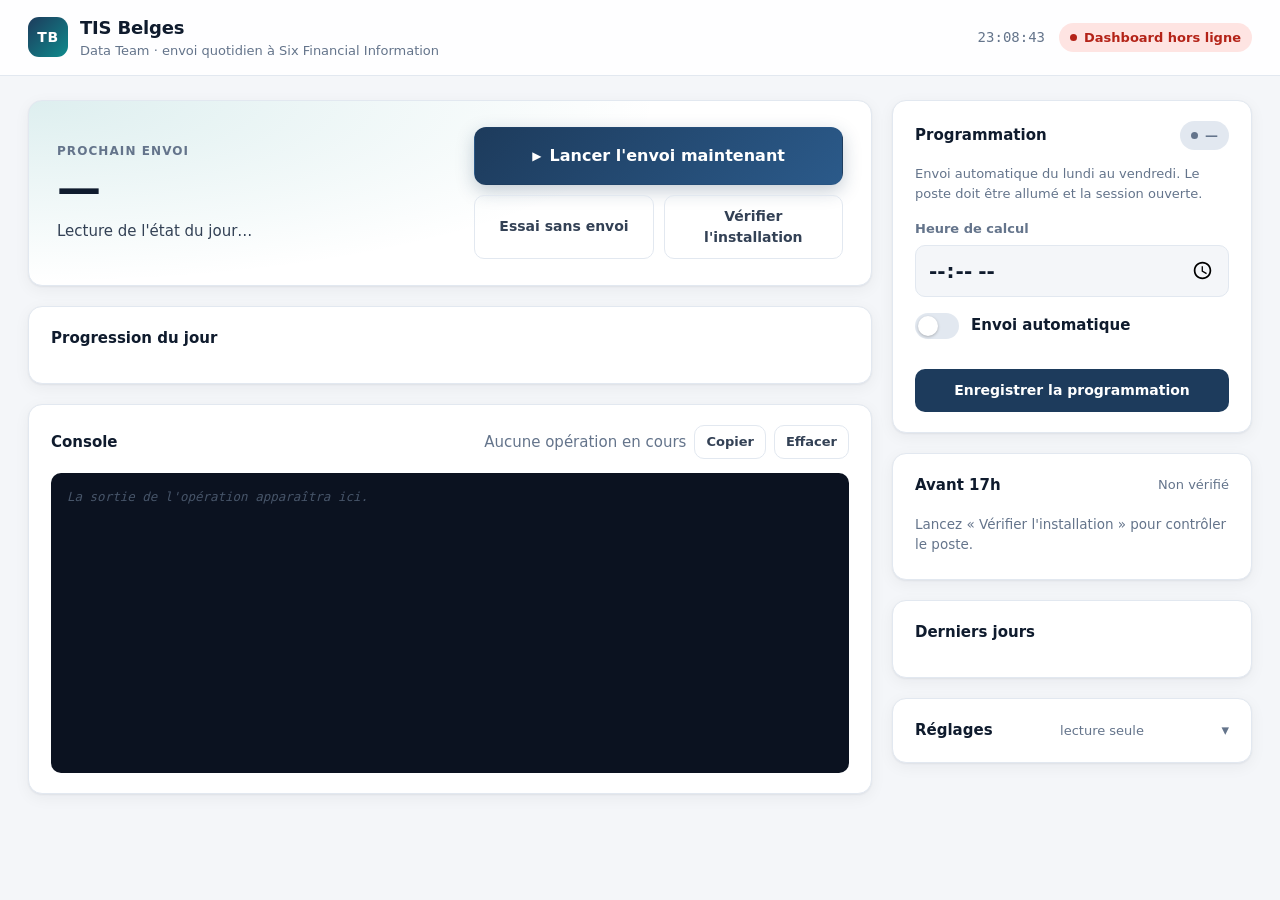
==== tis_belges/dashboard/static/index.html @ 85582584 "Dashboard local TIS Belges : pilotage, progression, programmation - Serveur local (bibliothèque stan" ====
<!doctype html>
<html lang="fr">
<head>
  <meta charset="utf-8">
  <meta name="viewport" content="width=device-width, initial-scale=1">
  <title>TIS Belges</title>
  <link rel="icon" href="icon.svg" type="image/svg+xml">
  <link rel="stylesheet" href="app.css">
</head>
<body>
  <header class="topbar">
    <div class="brand">
      <span class="mark" aria-hidden="true">TB</span>
      <div>
        <h1>TIS Belges</h1>
        <p>Data Team · envoi quotidien à Six Financial Information</p>
      </div>
    </div>
    <div class="topbar-right">
      <span id="clock" class="clock" aria-live="off"></span>
      <span id="taskPill" class="pill">Chargement…</span>
    </div>
  </header>

  <main class="layout">
    <!-- Colonne principale -->
    <section class="col-main">

      <article class="card hero" id="heroCard">
        <div class="hero-text">
          <p class="eyebrow" id="heroEyebrow">Prochain envoi</p>
          <p class="hero-time" id="heroTime">—</p>
          <p class="hero-sub" id="heroSub">Lecture de l'état du jour…</p>
        </div>
        <div class="actions">
          <button class="btn btn-primary btn-xl" id="btnRun" type="button">
            <span class="btn-ico" aria-hidden="true">▶</span>
            Lancer l'envoi maintenant
          </button>
          <div class="btn-row">
            <button class="btn btn-ghost" id="btnTest" type="button">Essai sans envoi</button>
            <button class="btn btn-ghost" id="btnCheck" type="button">Vérifier l'installation</button>
          </div>
        </div>
      </article>

      <article class="card" aria-labelledby="pipeTitle">
        <div class="card-head">
          <h2 id="pipeTitle">Progression du jour</h2>
          <span class="muted" id="pipeDate"></span>
        </div>
        <ol class="pipeline" id="pipeline"></ol>
      </article>

      <article class="card console-card">
        <div class="card-head">
          <h2>Console</h2>
          <div class="console-tools">
            <span class="muted" id="jobState">Aucune opération en cours</span>
            <button class="btn btn-small btn-ghost" id="btnCopy" type="button">Copier</button>
            <button class="btn btn-small btn-ghost" id="btnClear" type="button">Effacer</button>
          </div>
        </div>
        <pre class="console" id="console" aria-live="polite" aria-label="Sortie de l'opération"></pre>
      </article>
    </section>

    <!-- Colonne latérale -->
    <aside class="col-side">

      <article class="card" aria-labelledby="schedTitle">
        <div class="card-head">
          <h2 id="schedTitle">Programmation</h2>
          <span class="pill pill-soft" id="schedPill">—</span>
        </div>
        <p class="muted small">Envoi automatique du lundi au vendredi. Le poste doit être allumé et la session ouverte.</p>

        <label class="field">
          <span>Heure de calcul</span>
          <input type="time" id="runAt" step="60" required>
        </label>

        <label class="switch">
          <input type="checkbox" id="schedEnabled" role="switch">
          <span class="switch-track" aria-hidden="true"></span>
          <span>Envoi automatique</span>
        </label>

        <p class="next" id="nextRun"></p>

        <button class="btn btn-primary btn-block" id="btnSaveSched" type="button">Enregistrer la programmation</button>
      </article>

      <article class="card" aria-labelledby="guideTitle">
        <div class="card-head">
          <h2 id="guideTitle">Avant 17h</h2>
          <span class="muted small" id="checkedAt">Non vérifié</span>
        </div>
        <ul class="checklist" id="checklist">
          <li class="check-empty">Lancez « Vérifier l'installation » pour contrôler le poste.</li>
        </ul>
      </article>

      <article class="card" aria-labelledby="runsTitle">
        <div class="card-head">
          <h2 id="runsTitle">Derniers jours</h2>
        </div>
        <ul class="runs" id="runs"></ul>
      </article>

      <details class="card settings">
        <summary><h2>Réglages</h2><span class="muted small">lecture seule</span></summary>
        <dl id="settings"></dl>
        <p class="muted small">Pour modifier les destinataires, les seuils ou les jours fériés, éditer <code>config.json</code>.</p>
      </details>
    </aside>
  </main>

  <!-- Confirmation -->
  <div class="modal" id="modal" hidden>
    <div class="modal-box" role="dialog" aria-modal="true" aria-labelledby="modalTitle">
      <h2 id="modalTitle">Confirmer</h2>
      <p id="modalText"></p>
      <div class="modal-actions">
        <button class="btn btn-ghost" id="modalCancel" type="button">Annuler</button>
        <button class="btn btn-primary" id="modalOk" type="button">Confirmer</button>
      </div>
    </div>
  </div>

  <div class="toasts" id="toasts" aria-live="polite"></div>

  <script src="app.js"></script>
</body>
</html>
---- tis_belges/dashboard/static/app.css ----
:root {
  --bg: #f4f6f9;
  --card: #ffffff;
  --ink: #0f1b2d;
  --ink-2: #334155;
  --muted: #64748b;
  --line: #e2e8f0;
  --brand: #1d3b5c;
  --brand-2: #2b5a8a;
  --accent: #0f8b8d;
  --ok: #15803d;
  --ok-bg: #dcfce7;
  --warn: #b45309;
  --warn-bg: #fef3c7;
  --err: #b42318;
  --err-bg: #fee4e2;
  --run: #2563eb;
  --run-bg: #dbeafe;
  --console: #0b1220;
  --console-ink: #d6e2f0;
  --radius: 14px;
  --shadow: 0 1px 2px rgba(15, 27, 45, .06), 0 4px 16px rgba(15, 27, 45, .05);
  --focus: 0 0 0 3px rgba(37, 99, 235, .35);
}

@media (prefers-color-scheme: dark) {
  :root:not([data-theme="light"]) {
    --bg: #0b1220;
    --card: #111a2b;
    --ink: #e6edf7;
    --ink-2: #c7d2e1;
    --muted: #8a9bb3;
    --line: #22304a;
    --brand: #9cc3ea;
    --brand-2: #6aa3dc;
    --ok-bg: #123524;
    --warn-bg: #3b2a0c;
    --err-bg: #3c1714;
    --run-bg: #14284a;
    --console: #050a14;
    --shadow: 0 1px 2px rgba(0, 0, 0, .4);
  }
}

* { box-sizing: border-box; }

html, body { margin: 0; }

body {
  font: 15px/1.5 system-ui, -apple-system, "Segoe UI", Roboto, sans-serif;
  color: var(--ink);
  background: var(--bg);
  min-height: 100vh;
  -webkit-font-smoothing: antialiased;
}

h1, h2, p { margin: 0; }
h1 { font-size: 18px; font-weight: 650; letter-spacing: -.01em; }
h2 { font-size: 15px; font-weight: 620; }
code { font: 13px ui-monospace, Consolas, monospace; background: var(--line); padding: 1px 6px; border-radius: 6px; }
.muted { color: var(--muted); }
.small { font-size: 13px; }

/* ---------- barre du haut ---------- */

.topbar {
  position: sticky; top: 0; z-index: 5;
  display: flex; align-items: center; justify-content: space-between;
  padding: 14px 28px;
  background: color-mix(in srgb, var(--card) 88%, transparent);
  backdrop-filter: blur(10px);
  border-bottom: 1px solid var(--line);
}
.brand { display: flex; align-items: center; gap: 12px; }
.brand p { font-size: 13px; color: var(--muted); }
.mark {
  flex: none;
  display: grid; place-items: center;
  width: 40px; height: 40px; border-radius: 11px;
  background: linear-gradient(135deg, var(--brand), var(--accent));
  color: #fff; font-weight: 700; font-size: 14px; letter-spacing: .04em;
}
.topbar-right { display: flex; align-items: center; gap: 14px; }
.clock { font: 500 14px ui-monospace, Consolas, monospace; color: var(--muted); }

/* ---------- mise en page ---------- */

.layout {
  display: grid;
  grid-template-columns: minmax(0, 1fr) 360px;
  gap: 20px;
  padding: 24px 28px 40px;
  max-width: 1320px;
  margin: 0 auto;
}
.col-main, .col-side { display: flex; flex-direction: column; gap: 20px; min-width: 0; }

.card {
  background: var(--card);
  border: 1px solid var(--line);
  border-radius: var(--radius);
  padding: 20px 22px;
  box-shadow: var(--shadow);
}
.card-head {
  display: flex; flex-wrap: wrap; align-items: center; justify-content: space-between; gap: 8px 12px;
  margin-bottom: 14px;
}

/* ---------- pastilles ---------- */

.pill {
  display: inline-flex; align-items: center; gap: 7px;
  padding: 5px 11px; border-radius: 999px;
  font-size: 13px; font-weight: 550;
  background: var(--line); color: var(--ink-2);
  white-space: nowrap;
}
.pill::before { content: ""; width: 7px; height: 7px; border-radius: 50%; background: currentColor; }
.pill-ok { background: var(--ok-bg); color: var(--ok); }
.pill-warn { background: var(--warn-bg); color: var(--warn); }
.pill-err { background: var(--err-bg); color: var(--err); }
.pill-run { background: var(--run-bg); color: var(--run); }
.pill-soft { background: var(--line); color: var(--muted); }

/* ---------- héros ---------- */

.hero {
  display: grid;
  grid-template-columns: 1fr auto;
  gap: 24px;
  align-items: center;
  background:
    radial-gradient(900px 260px at 0% 0%, color-mix(in srgb, var(--accent) 14%, transparent), transparent 70%),
    var(--card);
  padding: 26px 28px;
}
.eyebrow { font-size: 12px; text-transform: uppercase; letter-spacing: .09em; color: var(--muted); font-weight: 600; }
.hero-time::first-letter { text-transform: uppercase; }
.hero-time { font-size: 44px; font-weight: 680; letter-spacing: -.02em; margin-top: 4px; line-height: 1.1; font-variant-numeric: tabular-nums; }
.hero-sub { margin-top: 8px; color: var(--ink-2); max-width: 52ch; }
.actions { display: flex; flex-direction: column; gap: 10px; min-width: 300px; }
.btn-row { display: flex; gap: 10px; }
.btn-row .btn { flex: 1; }

/* ---------- boutons ---------- */

.btn {
  display: inline-flex; align-items: center; justify-content: center; gap: 8px;
  font: inherit; font-weight: 600; font-size: 14px;
  border: 1px solid transparent; border-radius: 10px;
  padding: 10px 16px; cursor: pointer;
  transition: transform .08s ease, background .15s ease, border-color .15s ease, opacity .15s;
}
.btn:focus-visible { outline: none; box-shadow: var(--focus); }
.btn:active:not(:disabled) { transform: translateY(1px); }
.btn:disabled { opacity: .45; cursor: not-allowed; }
.btn-primary { background: var(--brand); color: #fff; }
.btn-primary:hover:not(:disabled) { background: var(--brand-2); }
.btn-ghost { background: transparent; color: var(--ink-2); border-color: var(--line); }
.btn-ghost:hover:not(:disabled) { background: var(--line); }
.btn-xl { padding: 16px 20px; font-size: 16px; border-radius: 12px; }
.btn-small { padding: 6px 11px; font-size: 13px; }
.btn-block { width: 100%; margin-top: 16px; }
.btn-ico { font-size: 12px; }
.btn-primary.btn-xl { background: linear-gradient(135deg, var(--brand), var(--brand-2)); box-shadow: 0 6px 18px rgba(29, 59, 92, .25); }

/* ---------- progression ---------- */

.pipeline { list-style: none; margin: 0; padding: 0; display: grid; grid-template-columns: repeat(5, minmax(0, 1fr)); gap: 0; position: relative; }
.step { position: relative; padding: 0 10px; text-align: center; }
.step::before {
  content: ""; position: absolute; top: 17px; left: -50%; right: 50%; height: 3px;
  background: var(--line); z-index: 0; border-radius: 2px;
}
.step:first-child::before { display: none; }
.step.done::before, .step.running::before, .step.warning::before { background: var(--ok); }
.step.running::before { background: linear-gradient(90deg, var(--ok), var(--run)); }
.step-dot {
  position: relative; z-index: 1;
  display: grid; place-items: center;
  width: 36px; height: 36px; margin: 0 auto 10px;
  border-radius: 50%;
  background: var(--card); border: 2px solid var(--line);
  color: var(--muted); font-weight: 700; font-size: 14px;
}
.step.done .step-dot { background: var(--ok); border-color: var(--ok); color: #fff; }
.step.running .step-dot { border-color: var(--run); color: var(--run); animation: pulse 1.4s ease-in-out infinite; }
.step.warning .step-dot { background: var(--warn); border-color: var(--warn); color: #fff; }
.step-label { font-weight: 600; font-size: 13.5px; color: var(--ink); }
.step-hint { font-size: 12px; color: var(--muted); margin-top: 3px; line-height: 1.35; }
.step.pending .step-label { color: var(--muted); }

@keyframes pulse {
  0%, 100% { box-shadow: 0 0 0 0 rgba(37, 99, 235, .35); }
  50% { box-shadow: 0 0 0 7px rgba(37, 99, 235, 0); }
}

/* ---------- console ---------- */

.console-tools { display: flex; flex-wrap: wrap; align-items: center; gap: 8px; }
.console {
  margin: 0; height: 300px; overflow: auto;
  background: var(--console); color: var(--console-ink);
  border-radius: 10px; padding: 14px 16px;
  font: 12.5px/1.6 ui-monospace, Consolas, "Cascadia Mono", monospace;
  white-space: pre-wrap; word-break: break-word;
}
.console .ln-err { color: #fca5a5; }
.console .ln-ok { color: #86efac; }
.console .ln-warn { color: #fcd34d; }
.console .ln-head { color: #93c5fd; font-weight: 600; }
.console .ln-empty { color: #475569; font-style: italic; }

/* ---------- programmation ---------- */

.field { display: flex; flex-direction: column; gap: 6px; margin-top: 16px; font-size: 13px; color: var(--muted); font-weight: 550; }
input[type="time"] {
  font: inherit; font-size: 20px; font-weight: 600; color: var(--ink);
  background: var(--bg); border: 1px solid var(--line); border-radius: 10px;
  padding: 9px 12px; font-variant-numeric: tabular-nums;
}
input[type="time"]:focus-visible { outline: none; box-shadow: var(--focus); border-color: var(--run); }

.switch { display: flex; align-items: center; gap: 12px; margin-top: 16px; cursor: pointer; font-weight: 550; }
.switch input { position: absolute; opacity: 0; pointer-events: none; }
.switch-track {
  position: relative; width: 44px; height: 26px; border-radius: 999px;
  background: var(--line); transition: background .2s; flex: none;
}
.switch-track::after {
  content: ""; position: absolute; top: 3px; left: 3px;
  width: 20px; height: 20px; border-radius: 50%; background: #fff;
  box-shadow: 0 1px 3px rgba(0,0,0,.25); transition: transform .2s;
}
.switch input:checked + .switch-track { background: var(--ok); }
.switch input:checked + .switch-track::after { transform: translateX(18px); }
.switch input:focus-visible + .switch-track { box-shadow: var(--focus); }
.next { margin-top: 14px; font-size: 13px; color: var(--ink-2); }

/* ---------- guide ---------- */

.checklist { list-style: none; margin: 0; padding: 0; display: flex; flex-direction: column; gap: 8px; }
.checklist li:not(.check-empty) {
  display: grid; grid-template-columns: 24px 1fr; gap: 10px; align-items: start;
  padding: 10px 12px; border-radius: 10px; background: var(--bg); font-size: 13.5px;
}
.check-icon {
  display: grid; place-items: center; width: 22px; height: 22px; border-radius: 50%;
  font-size: 12px; font-weight: 700; color: #fff;
}
.check-ok .check-icon { background: var(--ok); }
.check-warn .check-icon { background: var(--warn); }
.check-err .check-icon { background: var(--err); }
.check-name { font-weight: 600; }
.check-detail { color: var(--muted); font-size: 12.5px; margin-top: 2px; word-break: break-word; }
.check-empty { color: var(--muted); font-size: 13.5px; display: block; background: none; padding: 4px 0; }

/* ---------- derniers jours ---------- */

.runs { list-style: none; margin: 0; padding: 0; display: flex; flex-direction: column; gap: 6px; }
.runs li { display: flex; align-items: center; justify-content: space-between; padding: 8px 2px; border-bottom: 1px solid var(--line); font-size: 14px; }
.runs li:last-child { border-bottom: none; }
.runs .date { font-variant-numeric: tabular-nums; font-weight: 550; }
.runs .empty { color: var(--muted); display: block; }

/* ---------- réglages ---------- */

.settings summary { list-style: none; display: flex; justify-content: space-between; align-items: center; cursor: pointer; }
.settings summary::-webkit-details-marker { display: none; }
.settings summary::after { content: "▾"; color: var(--muted); margin-left: 10px; transition: transform .2s; }
.settings[open] summary::after { transform: rotate(180deg); }
.settings summary h2 { display: inline; }
.settings dl { margin: 14px 0; display: grid; grid-template-columns: 1fr; gap: 12px; font-size: 13px; }
.settings dt { color: var(--muted); font-weight: 600; font-size: 12px; text-transform: uppercase; letter-spacing: .06em; }
.settings dd { margin: 2px 0 0; color: var(--ink-2); word-break: break-word; }

/* ---------- modale & toasts ---------- */

.modal {
  position: fixed; inset: 0; z-index: 20;
  display: grid; place-items: center;
  background: rgba(8, 15, 28, .45); backdrop-filter: blur(3px);
  padding: 16px;
}
.modal[hidden] { display: none; }
.modal-box {
  width: min(440px, 100%);
  background: var(--card); border-radius: 16px; padding: 24px;
  box-shadow: 0 24px 60px rgba(0,0,0,.3);
  animation: rise .18s ease-out;
}
.modal-box h2 { font-size: 18px; margin-bottom: 8px; }
.modal-box p { color: var(--ink-2); }
.modal-actions { display: flex; justify-content: flex-end; gap: 10px; margin-top: 22px; }

@keyframes rise { from { transform: translateY(8px); opacity: 0; } to { transform: none; opacity: 1; } }

.toasts { position: fixed; right: 20px; bottom: 20px; display: flex; flex-direction: column; gap: 10px; z-index: 30; }
.toast {
  min-width: 260px; max-width: 380px;
  background: var(--ink); color: var(--card);
  padding: 12px 16px; border-radius: 12px;
  box-shadow: 0 10px 30px rgba(0,0,0,.25);
  font-size: 14px; animation: rise .2s ease-out;
}
.toast.err { background: var(--err); color: #fff; }
.toast.ok { background: var(--ok); color: #fff; }

/* ---------- petits écrans ---------- */

@media (max-width: 980px) {
  .layout { grid-template-columns: 1fr; padding: 16px; }
  .hero { grid-template-columns: 1fr; }
  .actions { min-width: 0; }
  .topbar { padding: 12px 16px; }
  .hero-time { font-size: 36px; }
}
@media (max-width: 640px) {
  .pipeline { grid-template-columns: 1fr; gap: 14px; }
  .step { display: grid; grid-template-columns: 36px 1fr; text-align: left; gap: 0 12px; padding: 0; }
  .step::before { display: none; }
  .step-dot { margin: 0; grid-row: span 2; }
  .topbar-right .clock { display: none; }
  .brand p { display: none; }
  .card { padding: 16px; }
  .btn-row { flex-direction: column; }
}

@media (prefers-reduced-motion: reduce) {
  *, *::before, *::after { animation: none !important; transition: none !important; }
}

.sr-only { position: absolute; width: 1px; height: 1px; padding: 0; margin: -1px; overflow: hidden; clip: rect(0 0 0 0); white-space: nowrap; border: 0; }
.switch { position: relative; }
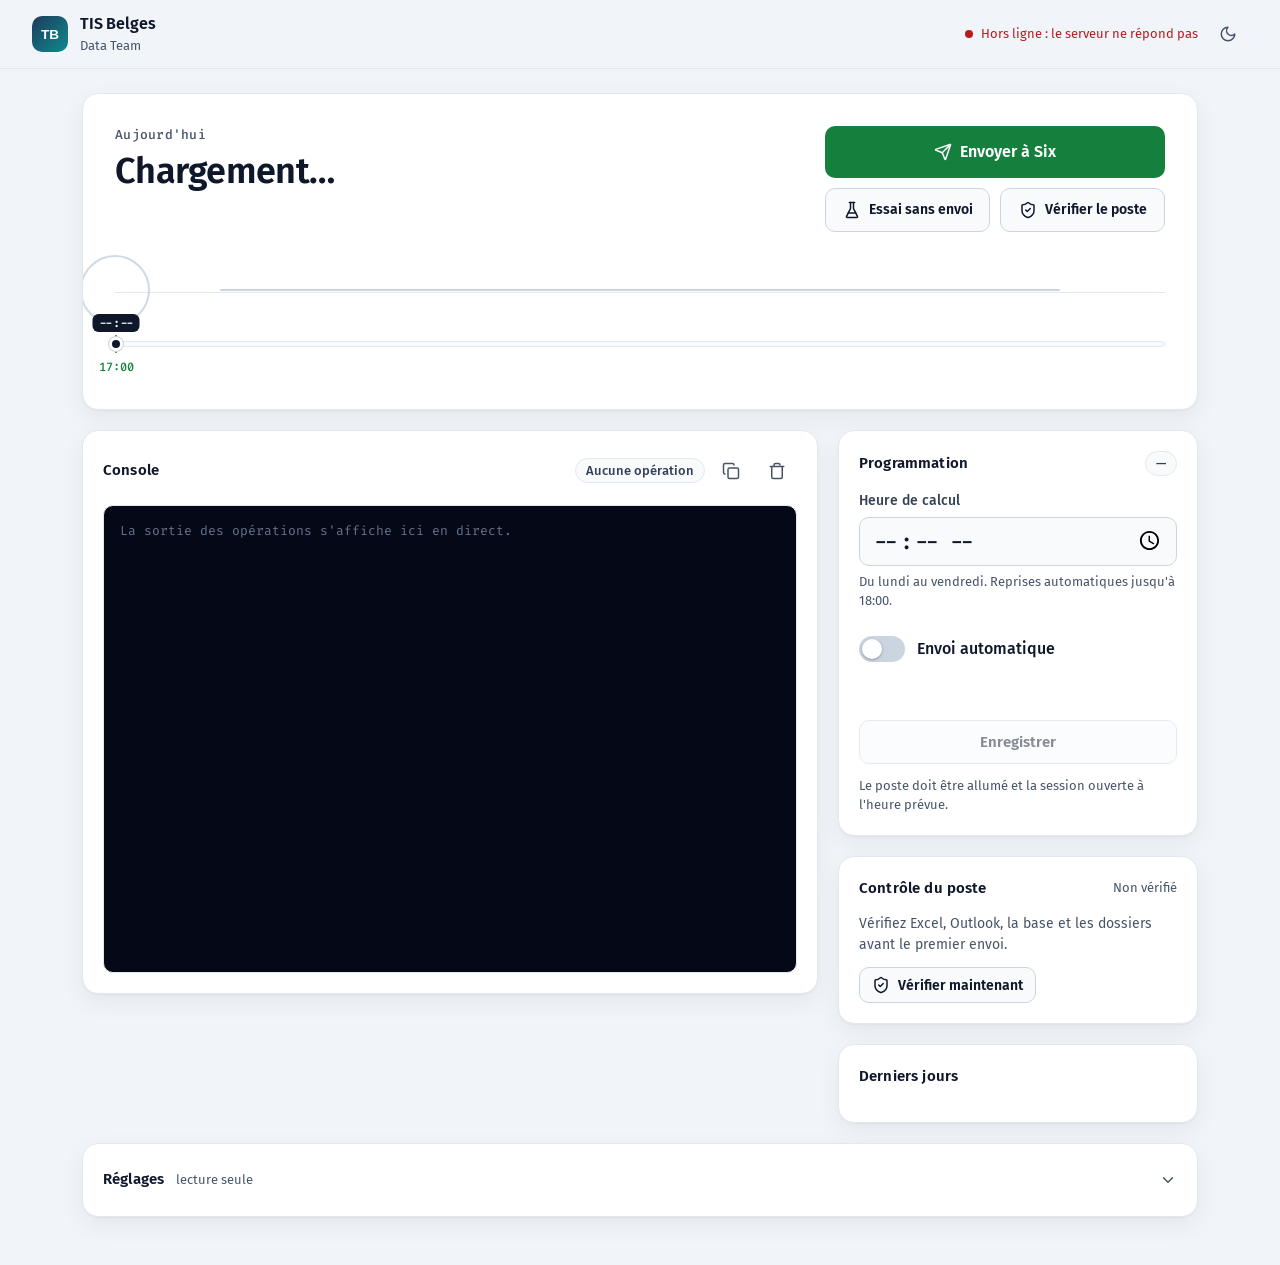
==== commit 0b6ab067: "Refonte de l'application TIS Belges avec le skill UI/UX Pro Max Design system généré par le skill (M" ====
--- a/tis_belges/dashboard/static/index.html
+++ b/tis_belges/dashboard/static/index.html
@@ -3,132 +3,205 @@
 <head>
   <meta charset="utf-8">
   <meta name="viewport" content="width=device-width, initial-scale=1">
+  <meta name="color-scheme" content="dark light">
   <title>TIS Belges</title>
   <link rel="icon" href="icon.svg" type="image/svg+xml">
+  <link rel="preload" href="fonts/FiraSans-400.woff2" as="font" type="font/woff2" crossorigin>
   <link rel="stylesheet" href="app.css">
 </head>
 <body>
-  <header class="topbar">
+  <!-- Pictogrammes (tracé Lucide, MIT) -->
+  <svg width="0" height="0" style="position:absolute" aria-hidden="true">
+    <defs>
+      <symbol id="i-db" viewBox="0 0 24 24"><ellipse cx="12" cy="5" rx="9" ry="3"/><path d="M3 5v14a9 3 0 0 0 18 0V5"/><path d="M3 12a9 3 0 0 0 18 0"/></symbol>
+      <symbol id="i-archive" viewBox="0 0 24 24"><rect width="20" height="5" x="2" y="3" rx="1"/><path d="M4 8v11a2 2 0 0 0 2 2h12a2 2 0 0 0 2-2V8"/><path d="M10 12h4"/></symbol>
+      <symbol id="i-table" viewBox="0 0 24 24"><rect width="18" height="18" x="3" y="3" rx="2"/><path d="M3 9h18"/><path d="M3 15h18"/><path d="M12 3v18"/></symbol>
+      <symbol id="i-file" viewBox="0 0 24 24"><path d="M15 2H6a2 2 0 0 0-2 2v16a2 2 0 0 0 2 2h12a2 2 0 0 0 2-2V7Z"/><path d="M14 2v4a2 2 0 0 0 2 2h4"/><path d="m9 15 2 2 4-4"/></symbol>
+      <symbol id="i-send" viewBox="0 0 24 24"><path d="M14.54 21.69a.5.5 0 0 0 .94-.03l6.5-19a.5.5 0 0 0-.64-.63l-19 6.5a.5.5 0 0 0-.02.93l7.93 3.18a2 2 0 0 1 1.11 1.11z"/><path d="m21.85 2.15-10.94 10.94"/></symbol>
+      <symbol id="i-check" viewBox="0 0 24 24"><path d="M20 6 9 17l-5-5"/></symbol>
+      <symbol id="i-x" viewBox="0 0 24 24"><path d="M18 6 6 18"/><path d="m6 6 12 12"/></symbol>
+      <symbol id="i-alert" viewBox="0 0 24 24"><path d="m21.73 18-8-14a2 2 0 0 0-3.48 0l-8 14A2 2 0 0 0 4 21h16a2 2 0 0 0 1.73-3"/><path d="M12 9v4"/><path d="M12 17h.01"/></symbol>
+      <symbol id="i-flask" viewBox="0 0 24 24"><path d="M10 2v7.53a2 2 0 0 1-.21.9L4.72 20.55a1 1 0 0 0 .9 1.45h12.76a1 1 0 0 0 .9-1.45l-5.07-10.13a2 2 0 0 1-.21-.9V2"/><path d="M8.5 2h7"/><path d="M7 16h10"/></symbol>
+      <symbol id="i-shield" viewBox="0 0 24 24"><path d="M20 13c0 5-3.5 7.5-7.66 8.95a1 1 0 0 1-.67-.01C7.5 20.5 4 18 4 13V6a1 1 0 0 1 1-1c2 0 4.5-1.2 6.24-2.72a1.17 1.17 0 0 1 1.52 0C14.51 3.81 17 5 19 5a1 1 0 0 1 1 1z"/><path d="m9 12 2 2 4-4"/></symbol>
+      <symbol id="i-clock" viewBox="0 0 24 24"><circle cx="12" cy="12" r="10"/><path d="M12 6v6l4 2"/></symbol>
+      <symbol id="i-copy" viewBox="0 0 24 24"><rect width="14" height="14" x="8" y="8" rx="2"/><path d="M4 16c-1.1 0-2-.9-2-2V4c0-1.1.9-2 2-2h10c1.1 0 2 .9 2 2"/></symbol>
+      <symbol id="i-trash" viewBox="0 0 24 24"><path d="M3 6h18"/><path d="M19 6v14c0 1-1 2-2 2H7c-1 0-2-1-2-2V6"/><path d="M8 6V4c0-1 1-2 2-2h4c1 0 2 1 2 2"/></symbol>
+      <symbol id="i-minus" viewBox="0 0 24 24"><path d="M5 12h14"/></symbol>
+      <symbol id="i-sun" viewBox="0 0 24 24"><circle cx="12" cy="12" r="4"/><path d="M12 2v2"/><path d="M12 20v2"/><path d="m4.93 4.93 1.41 1.41"/><path d="m17.66 17.66 1.41 1.41"/><path d="M2 12h2"/><path d="M20 12h2"/><path d="m6.34 17.66-1.41 1.41"/><path d="m19.07 4.93-1.41 1.41"/></symbol>
+      <symbol id="i-moon" viewBox="0 0 24 24"><path d="M12 3a6 6 0 0 0 9 9 9 9 0 1 1-9-9Z"/></symbol>
+      <symbol id="i-loader" viewBox="0 0 24 24"><path d="M21 12a9 9 0 1 1-6.22-8.56"/></symbol>
+      <symbol id="i-chevron" viewBox="0 0 24 24"><path d="m6 9 6 6 6-6"/></symbol>
+    </defs>
+  </svg>
+
+  <a class="skip" href="#main">Aller au contenu</a>
+
+  <header class="bar">
     <div class="brand">
-      <span class="mark" aria-hidden="true">TB</span>
+      <img src="icon.svg" alt="" width="36" height="36">
       <div>
-        <h1>TIS Belges</h1>
-        <p>Data Team · envoi quotidien à Six Financial Information</p>
-      </div>
-    </div>
-    <div class="topbar-right">
-      <span id="clock" class="clock" aria-live="off"></span>
-      <span id="taskPill" class="pill">Chargement…</span>
+        <p class="brand-name">TIS Belges</p>
+        <p class="brand-sub">Data Team</p>
+      </div>
+    </div>
+    <div class="bar-right">
+      <span class="sync" id="sync" role="status">
+        <span class="sync-dot" aria-hidden="true"></span>
+        <span id="syncText">Connexion…</span>
+      </span>
+      <button class="icon-btn" id="themeBtn" type="button" aria-label="Changer de thème">
+        <svg class="ico"><use href="#i-sun"/></svg>
+      </button>
     </div>
   </header>
 
-  <main class="layout">
-    <!-- Colonne principale -->
-    <section class="col-main">
-
-      <article class="card hero" id="heroCard">
-        <div class="hero-text">
-          <p class="eyebrow" id="heroEyebrow">Prochain envoi</p>
-          <p class="hero-time" id="heroTime">—</p>
-          <p class="hero-sub" id="heroSub">Lecture de l'état du jour…</p>
+  <main id="main" class="wrap">
+
+    <!-- Scène : état du jour, parcours du fichier, rail de la journée -->
+    <section class="stage reveal" style="--i:0" aria-labelledby="stageTitle">
+      <div class="stage-top">
+        <div class="stage-text">
+          <p class="eyebrow">
+            <span id="stageDate">Aujourd'hui</span>
+            <span class="badge badge-test" id="modeBadge" hidden>
+              <svg class="ico ico-sm"><use href="#i-flask"/></svg>Mode essai
+            </span>
+          </p>
+          <h1 id="stageTitle">Chargement…</h1>
+          <p class="lead" id="stageSub">&nbsp;</p>
+          <p class="sr-only" id="liveTitle" aria-live="polite"></p>
         </div>
-        <div class="actions">
-          <button class="btn btn-primary btn-xl" id="btnRun" type="button">
-            <span class="btn-ico" aria-hidden="true">▶</span>
-            Lancer l'envoi maintenant
+
+        <div class="cta">
+          <button class="btn btn-primary btn-lg" id="btnRun" type="button">
+            <svg class="ico"><use href="#i-send"/></svg>
+            <span id="btnRunLabel">Envoyer à Six</span>
           </button>
-          <div class="btn-row">
-            <button class="btn btn-ghost" id="btnTest" type="button">Essai sans envoi</button>
-            <button class="btn btn-ghost" id="btnCheck" type="button">Vérifier l'installation</button>
+          <div class="cta-row">
+            <button class="btn btn-secondary" id="btnTest" type="button">
+              <svg class="ico"><use href="#i-flask"/></svg>Essai sans envoi
+            </button>
+            <button class="btn btn-secondary" id="btnCheck" type="button">
+              <svg class="ico"><use href="#i-shield"/></svg>Vérifier le poste
+            </button>
           </div>
         </div>
-      </article>
-
-      <article class="card" aria-labelledby="pipeTitle">
-        <div class="card-head">
-          <h2 id="pipeTitle">Progression du jour</h2>
-          <span class="muted" id="pipeDate"></span>
+      </div>
+
+      <div class="journey" id="journey">
+        <div class="track" aria-hidden="true"><div class="track-fill" id="trackFill"></div></div>
+        <div class="halo" id="halo" aria-hidden="true"></div>
+        <div class="plane" id="plane" aria-hidden="true"><svg class="ico"><use href="#i-send"/></svg></div>
+        <ol class="stations" id="stations" aria-label="Parcours du fichier"></ol>
+      </div>
+
+      <div class="rail" id="rail" aria-label="Déroulé de la journée">
+        <div class="rail-ticks" id="railTicks" aria-hidden="true"></div>
+        <div class="rail-line" aria-hidden="true">
+          <div class="rail-window" id="railWindow"></div>
+          <div class="rail-mark" id="railMark"><span id="railMarkLabel">17:00</span></div>
+          <div class="rail-now" id="railNow"><span id="railNowLabel">--:--</span></div>
         </div>
-        <ol class="pipeline" id="pipeline"></ol>
-      </article>
-
-      <article class="card console-card">
-        <div class="card-head">
-          <h2>Console</h2>
-          <div class="console-tools">
-            <span class="muted" id="jobState">Aucune opération en cours</span>
-            <button class="btn btn-small btn-ghost" id="btnCopy" type="button">Copier</button>
-            <button class="btn btn-small btn-ghost" id="btnClear" type="button">Effacer</button>
+        <p class="sr-only" id="railText"></p>
+      </div>
+    </section>
+
+    <div class="grid">
+      <!-- Console -->
+      <section class="panel console-panel reveal" style="--i:1" aria-labelledby="consoleTitle">
+        <header class="panel-head">
+          <h2 id="consoleTitle">Console</h2>
+          <div class="tools">
+            <span class="chip" id="jobChip">Aucune opération</span>
+            <button class="icon-btn" id="btnCopy" type="button" aria-label="Copier la console">
+              <svg class="ico"><use href="#i-copy"/></svg>
+            </button>
+            <button class="icon-btn" id="btnClear" type="button" aria-label="Effacer la console">
+              <svg class="ico"><use href="#i-trash"/></svg>
+            </button>
           </div>
-        </div>
-        <pre class="console" id="console" aria-live="polite" aria-label="Sortie de l'opération"></pre>
-      </article>
-    </section>
-
-    <!-- Colonne latérale -->
-    <aside class="col-side">
-
-      <article class="card" aria-labelledby="schedTitle">
-        <div class="card-head">
-          <h2 id="schedTitle">Programmation</h2>
-          <span class="pill pill-soft" id="schedPill">—</span>
-        </div>
-        <p class="muted small">Envoi automatique du lundi au vendredi. Le poste doit être allumé et la session ouverte.</p>
-
-        <label class="field">
-          <span>Heure de calcul</span>
-          <input type="time" id="runAt" step="60" required>
-        </label>
-
-        <label class="switch">
-          <input type="checkbox" id="schedEnabled" role="switch">
-          <span class="switch-track" aria-hidden="true"></span>
-          <span>Envoi automatique</span>
-        </label>
-
-        <p class="next" id="nextRun"></p>
-
-        <button class="btn btn-primary btn-block" id="btnSaveSched" type="button">Enregistrer la programmation</button>
-      </article>
-
-      <article class="card" aria-labelledby="guideTitle">
-        <div class="card-head">
-          <h2 id="guideTitle">Avant 17h</h2>
-          <span class="muted small" id="checkedAt">Non vérifié</span>
-        </div>
-        <ul class="checklist" id="checklist">
-          <li class="check-empty">Lancez « Vérifier l'installation » pour contrôler le poste.</li>
-        </ul>
-      </article>
-
-      <article class="card" aria-labelledby="runsTitle">
-        <div class="card-head">
-          <h2 id="runsTitle">Derniers jours</h2>
-        </div>
-        <ul class="runs" id="runs"></ul>
-      </article>
-
-      <details class="card settings">
-        <summary><h2>Réglages</h2><span class="muted small">lecture seule</span></summary>
-        <dl id="settings"></dl>
-        <p class="muted small">Pour modifier les destinataires, les seuils ou les jours fériés, éditer <code>config.json</code>.</p>
-      </details>
-    </aside>
+        </header>
+        <pre class="console" id="console" tabindex="0" aria-label="Sortie de l'opération"></pre>
+      </section>
+
+      <div class="side">
+        <!-- Programmation -->
+        <section class="panel reveal" style="--i:2" aria-labelledby="schedTitle">
+          <header class="panel-head">
+            <h2 id="schedTitle">Programmation</h2>
+            <span class="chip" id="schedChip">—</span>
+          </header>
+
+          <div class="sched">
+            <label class="field" for="runAt">
+              <span class="field-label">Heure de calcul</span>
+              <input type="time" id="runAt" step="60" required aria-describedby="runAtHelp">
+              <span class="field-help" id="runAtHelp">Du lundi au vendredi. Reprises automatiques jusqu'à <span id="retryUntil">18:00</span>.</span>
+            </label>
+
+            <label class="switch" for="schedEnabled">
+              <input type="checkbox" id="schedEnabled" role="switch">
+              <span class="switch-track" aria-hidden="true"></span>
+              <span class="switch-label">Envoi automatique</span>
+            </label>
+          </div>
+
+          <p class="next" id="nextRun">&nbsp;</p>
+          <button class="btn btn-secondary btn-block" id="btnSaveSched" type="button" disabled>Enregistrer</button>
+          <p class="hint">Le poste doit être allumé et la session ouverte à l'heure prévue.</p>
+        </section>
+
+        <!-- Contrôle du poste -->
+        <section class="panel reveal" style="--i:3" aria-labelledby="checkTitle">
+          <header class="panel-head">
+            <h2 id="checkTitle">Contrôle du poste</h2>
+            <span class="muted small" id="checkedAt">Non vérifié</span>
+          </header>
+          <ul class="checks" id="checks">
+            <li class="empty">
+              <p>Vérifiez Excel, Outlook, la base et les dossiers avant le premier envoi.</p>
+              <button class="btn btn-secondary btn-sm" type="button" data-action="check">
+                <svg class="ico"><use href="#i-shield"/></svg>Vérifier maintenant
+              </button>
+            </li>
+          </ul>
+        </section>
+
+        <!-- Derniers jours -->
+        <section class="panel reveal" style="--i:4" aria-labelledby="runsTitle">
+          <header class="panel-head">
+            <h2 id="runsTitle">Derniers jours</h2>
+          </header>
+          <ol class="days" id="days"></ol>
+        </section>
+      </div>
+    </div>
+
+    <details class="panel settings reveal" style="--i:5">
+      <summary>
+        <h2>Réglages</h2>
+        <span class="muted small">lecture seule</span>
+        <svg class="ico chev" aria-hidden="true"><use href="#i-chevron"/></svg>
+      </summary>
+      <dl class="kv" id="settings"></dl>
+      <p class="hint">Destinataires, seuils et jours fériés se modifient dans <code>config.json</code>.</p>
+    </details>
   </main>
 
   <!-- Confirmation -->
   <div class="modal" id="modal" hidden>
-    <div class="modal-box" role="dialog" aria-modal="true" aria-labelledby="modalTitle">
+    <div class="modal-box" role="dialog" aria-modal="true" aria-labelledby="modalTitle" aria-describedby="modalText">
+      <div class="modal-ico" id="modalIco" aria-hidden="true"><svg class="ico"><use href="#i-send"/></svg></div>
       <h2 id="modalTitle">Confirmer</h2>
       <p id="modalText"></p>
       <div class="modal-actions">
-        <button class="btn btn-ghost" id="modalCancel" type="button">Annuler</button>
+        <button class="btn btn-secondary" id="modalCancel" type="button">Annuler</button>
         <button class="btn btn-primary" id="modalOk" type="button">Confirmer</button>
       </div>
     </div>
   </div>
 
-  <div class="toasts" id="toasts" aria-live="polite"></div>
+  <div class="toasts" id="toasts" role="status" aria-live="polite"></div>
 
   <script src="app.js"></script>
 </body>
--- a/tis_belges/dashboard/static/app.css
+++ b/tis_belges/dashboard/static/app.css
@@ -1,335 +1,496 @@
+/* TIS Belges · design system « Minimalism & Swiss » (skill UI/UX Pro Max)
+   Palette terminal : fond profond, vert = en marche / réussi, ambre = à vérifier, rouge = échec.
+   Typo : Fira Sans (texte) + Fira Code (heures, données, console), hébergées localement. */
+
+@font-face { font-family: "Fira Sans"; font-weight: 400; font-display: swap; src: url("fonts/FiraSans-400.woff2") format("woff2"); }
+@font-face { font-family: "Fira Sans"; font-weight: 500; font-display: swap; src: url("fonts/FiraSans-500.woff2") format("woff2"); }
+@font-face { font-family: "Fira Sans"; font-weight: 600; font-display: swap; src: url("fonts/FiraSans-600.woff2") format("woff2"); }
+@font-face { font-family: "Fira Sans"; font-weight: 700; font-display: swap; src: url("fonts/FiraSans-700.woff2") format("woff2"); }
+@font-face { font-family: "Fira Code"; font-weight: 300 700; font-display: swap; src: url("fonts/FiraCode-var.woff2") format("woff2"); }
+
+/* ---------------------------------------------------------------- jetons */
+
 :root {
-  --bg: #f4f6f9;
-  --card: #ffffff;
-  --ink: #0f1b2d;
-  --ink-2: #334155;
-  --muted: #64748b;
+  --bg: #020617;
+  --surface: #0e1223;
+  --surface-2: #151a2e;
+  --line: #1e293b;
+  --line-strong: #334155;
+  --fg: #f8fafc;
+  --fg-2: #cbd5e1;
+  --muted: #94a3b8;
+
+  --accent: #22c55e;
+  --on-accent: #052e16;
+  --accent-hover: #4ade80;
+
+  --ok: #22c55e;
+  --ok-soft: rgba(34, 197, 94, .14);
+  --warn: #f59e0b;
+  --warn-soft: rgba(245, 158, 11, .15);
+  --err: #f87171;
+  --err-soft: rgba(248, 113, 113, .14);
+  --run: #38bdf8;
+  --run-soft: rgba(56, 189, 248, .14);
+  --test: #c4b5fd;
+  --test-soft: rgba(196, 181, 253, .14);
+
+  --console-bg: #050816;
+  --console-fg: #cbd5e1;
+  --ring: #f8fafc;
+
+  --shadow: 0 1px 0 rgba(255, 255, 255, .03) inset, 0 12px 32px rgba(0, 0, 0, .35);
+  --radius: 16px;
+  --radius-sm: 10px;
+
+  --font: "Fira Sans", system-ui, "Segoe UI", sans-serif;
+  --mono: "Fira Code", ui-monospace, Consolas, monospace;
+
+  --ease-out: cubic-bezier(.22, 1, .36, 1);
+  --ease-in: cubic-bezier(.4, 0, 1, 1);
+  --t-fast: 160ms;
+  --t-med: 240ms;
+  --t-travel: 700ms;
+
+  color-scheme: dark;
+}
+
+@media (prefers-color-scheme: light) {
+  :root:not([data-theme="dark"]) {
+    --bg: #f1f5f9;
+    --surface: #ffffff;
+    --surface-2: #f8fafc;
+    --line: #e2e8f0;
+    --line-strong: #cbd5e1;
+    --fg: #0f172a;
+    --fg-2: #334155;
+    --muted: #475569;
+    --accent: #15803d;
+    --on-accent: #ffffff;
+    --accent-hover: #166534;
+    --ok: #15803d;
+    --ok-soft: #dcfce7;
+    --warn: #b45309;
+    --warn-soft: #fef3c7;
+    --err: #b91c1c;
+    --err-soft: #fee2e2;
+    --run: #0369a1;
+    --run-soft: #e0f2fe;
+    --test: #6d28d9;
+    --test-soft: #ede9fe;
+    --ring: #0f172a;
+    --shadow: 0 1px 2px rgba(15, 23, 42, .05), 0 8px 24px rgba(15, 23, 42, .06);
+    color-scheme: light;
+  }
+}
+:root[data-theme="light"] {
+  --bg: #f1f5f9;
+  --surface: #ffffff;
+  --surface-2: #f8fafc;
   --line: #e2e8f0;
-  --brand: #1d3b5c;
-  --brand-2: #2b5a8a;
-  --accent: #0f8b8d;
+  --line-strong: #cbd5e1;
+  --fg: #0f172a;
+  --fg-2: #334155;
+  --muted: #475569;
+  --accent: #15803d;
+  --on-accent: #ffffff;
+  --accent-hover: #166534;
   --ok: #15803d;
-  --ok-bg: #dcfce7;
+  --ok-soft: #dcfce7;
   --warn: #b45309;
-  --warn-bg: #fef3c7;
-  --err: #b42318;
-  --err-bg: #fee4e2;
-  --run: #2563eb;
-  --run-bg: #dbeafe;
-  --console: #0b1220;
-  --console-ink: #d6e2f0;
-  --radius: 14px;
-  --shadow: 0 1px 2px rgba(15, 27, 45, .06), 0 4px 16px rgba(15, 27, 45, .05);
-  --focus: 0 0 0 3px rgba(37, 99, 235, .35);
-}
-
-@media (prefers-color-scheme: dark) {
-  :root:not([data-theme="light"]) {
-    --bg: #0b1220;
-    --card: #111a2b;
-    --ink: #e6edf7;
-    --ink-2: #c7d2e1;
-    --muted: #8a9bb3;
-    --line: #22304a;
-    --brand: #9cc3ea;
-    --brand-2: #6aa3dc;
-    --ok-bg: #123524;
-    --warn-bg: #3b2a0c;
-    --err-bg: #3c1714;
-    --run-bg: #14284a;
-    --console: #050a14;
-    --shadow: 0 1px 2px rgba(0, 0, 0, .4);
-  }
-}
-
-* { box-sizing: border-box; }
-
+  --warn-soft: #fef3c7;
+  --err: #b91c1c;
+  --err-soft: #fee2e2;
+  --run: #0369a1;
+  --run-soft: #e0f2fe;
+  --test: #6d28d9;
+  --test-soft: #ede9fe;
+  --ring: #0f172a;
+  --shadow: 0 1px 2px rgba(15, 23, 42, .05), 0 8px 24px rgba(15, 23, 42, .06);
+  color-scheme: light;
+}
+
+/* ---------------------------------------------------------------- base */
+
+*, *::before, *::after { box-sizing: border-box; }
 html, body { margin: 0; }
-
 body {
-  font: 15px/1.5 system-ui, -apple-system, "Segoe UI", Roboto, sans-serif;
-  color: var(--ink);
+  font: 400 16px/1.5 var(--font);
+  color: var(--fg);
   background: var(--bg);
   min-height: 100vh;
   -webkit-font-smoothing: antialiased;
 }
-
-h1, h2, p { margin: 0; }
-h1 { font-size: 18px; font-weight: 650; letter-spacing: -.01em; }
-h2 { font-size: 15px; font-weight: 620; }
-code { font: 13px ui-monospace, Consolas, monospace; background: var(--line); padding: 1px 6px; border-radius: 6px; }
+h1, h2, p, ol, ul, dl, dd { margin: 0; }
+ol, ul { padding: 0; list-style: none; }
+code { font: 13px var(--mono); background: var(--surface-2); border: 1px solid var(--line); padding: 1px 6px; border-radius: 6px; }
 .muted { color: var(--muted); }
 .small { font-size: 13px; }
-
-/* ---------- barre du haut ---------- */
-
-.topbar {
-  position: sticky; top: 0; z-index: 5;
-  display: flex; align-items: center; justify-content: space-between;
-  padding: 14px 28px;
-  background: color-mix(in srgb, var(--card) 88%, transparent);
-  backdrop-filter: blur(10px);
+[hidden] { display: none !important; }
+.sr-only { position: absolute; width: 1px; height: 1px; padding: 0; margin: -1px; overflow: hidden; clip: rect(0 0 0 0); white-space: nowrap; border: 0; }
+
+.ico { width: 18px; height: 18px; flex: none; fill: none; stroke: currentColor; stroke-width: 2; stroke-linecap: round; stroke-linejoin: round; }
+.ico-sm { width: 14px; height: 14px; }
+
+:focus-visible { outline: 2px solid var(--ring); outline-offset: 2px; border-radius: 6px; }
+
+.skip { position: absolute; left: 12px; top: -48px; z-index: 50; background: var(--fg); color: var(--bg); padding: 8px 14px; border-radius: 8px; text-decoration: none; }
+.skip:focus { top: 12px; }
+
+/* ---------------------------------------------------------------- barre */
+
+.bar {
+  position: sticky; top: 0; z-index: 10;
+  display: flex; align-items: center; justify-content: space-between; gap: 16px;
+  padding: 12px clamp(16px, 4vw, 32px);
+  background: color-mix(in srgb, var(--bg) 82%, transparent);
+  backdrop-filter: blur(12px);
   border-bottom: 1px solid var(--line);
 }
 .brand { display: flex; align-items: center; gap: 12px; }
-.brand p { font-size: 13px; color: var(--muted); }
-.mark {
-  flex: none;
-  display: grid; place-items: center;
-  width: 40px; height: 40px; border-radius: 11px;
-  background: linear-gradient(135deg, var(--brand), var(--accent));
-  color: #fff; font-weight: 700; font-size: 14px; letter-spacing: .04em;
-}
-.topbar-right { display: flex; align-items: center; gap: 14px; }
-.clock { font: 500 14px ui-monospace, Consolas, monospace; color: var(--muted); }
-
-/* ---------- mise en page ---------- */
-
-.layout {
-  display: grid;
-  grid-template-columns: minmax(0, 1fr) 360px;
-  gap: 20px;
-  padding: 24px 28px 40px;
-  max-width: 1320px;
-  margin: 0 auto;
-}
-.col-main, .col-side { display: flex; flex-direction: column; gap: 20px; min-width: 0; }
-
-.card {
-  background: var(--card);
+.brand img { border-radius: 10px; display: block; }
+.brand-name { font-weight: 600; font-size: 16px; letter-spacing: -.01em; }
+.brand-sub { font-size: 13px; color: var(--muted); }
+.bar-right { display: flex; align-items: center; gap: 10px; }
+
+.sync { display: inline-flex; align-items: center; gap: 8px; font-size: 13px; color: var(--muted); }
+.sync-dot { width: 8px; height: 8px; border-radius: 50%; background: var(--ok); box-shadow: 0 0 0 0 var(--ok-soft); }
+.sync.flash .sync-dot { animation: syncFlash 600ms var(--ease-out); }
+.sync.stale .sync-dot { background: var(--warn); }
+.sync.offline .sync-dot { background: var(--err); }
+.sync.offline { color: var(--err); }
+@keyframes syncFlash { from { box-shadow: 0 0 0 0 var(--ok); } to { box-shadow: 0 0 0 8px transparent; } }
+
+/* ---------------------------------------------------------------- mise en page */
+
+.wrap { max-width: 1180px; margin: 0 auto; padding: 24px clamp(16px, 4vw, 32px) 48px; display: flex; flex-direction: column; gap: 20px; }
+.grid { display: grid; grid-template-columns: minmax(0, 1fr) 360px; gap: 20px; align-items: start; }
+.side { display: flex; flex-direction: column; gap: 20px; min-width: 0; }
+
+.panel, .stage {
+  background: var(--surface);
   border: 1px solid var(--line);
   border-radius: var(--radius);
-  padding: 20px 22px;
   box-shadow: var(--shadow);
 }
-.card-head {
-  display: flex; flex-wrap: wrap; align-items: center; justify-content: space-between; gap: 8px 12px;
-  margin-bottom: 14px;
-}
-
-/* ---------- pastilles ---------- */
-
-.pill {
-  display: inline-flex; align-items: center; gap: 7px;
-  padding: 5px 11px; border-radius: 999px;
-  font-size: 13px; font-weight: 550;
-  background: var(--line); color: var(--ink-2);
-  white-space: nowrap;
-}
-.pill::before { content: ""; width: 7px; height: 7px; border-radius: 50%; background: currentColor; }
-.pill-ok { background: var(--ok-bg); color: var(--ok); }
-.pill-warn { background: var(--warn-bg); color: var(--warn); }
-.pill-err { background: var(--err-bg); color: var(--err); }
-.pill-run { background: var(--run-bg); color: var(--run); }
-.pill-soft { background: var(--line); color: var(--muted); }
-
-/* ---------- héros ---------- */
-
-.hero {
-  display: grid;
-  grid-template-columns: 1fr auto;
-  gap: 24px;
-  align-items: center;
-  background:
-    radial-gradient(900px 260px at 0% 0%, color-mix(in srgb, var(--accent) 14%, transparent), transparent 70%),
-    var(--card);
-  padding: 26px 28px;
-}
-.eyebrow { font-size: 12px; text-transform: uppercase; letter-spacing: .09em; color: var(--muted); font-weight: 600; }
-.hero-time::first-letter { text-transform: uppercase; }
-.hero-time { font-size: 44px; font-weight: 680; letter-spacing: -.02em; margin-top: 4px; line-height: 1.1; font-variant-numeric: tabular-nums; }
-.hero-sub { margin-top: 8px; color: var(--ink-2); max-width: 52ch; }
-.actions { display: flex; flex-direction: column; gap: 10px; min-width: 300px; }
-.btn-row { display: flex; gap: 10px; }
-.btn-row .btn { flex: 1; }
-
-/* ---------- boutons ---------- */
+.panel { padding: 20px; }
+.panel-head { display: flex; align-items: center; justify-content: space-between; gap: 8px 12px; flex-wrap: wrap; margin-bottom: 14px; }
+.panel-head h2, .settings summary h2 { font-size: 15px; font-weight: 600; letter-spacing: .01em; }
+.tools { display: flex; align-items: center; gap: 6px; }
+.hint { margin-top: 12px; font-size: 13px; color: var(--muted); }
+
+/* ---------------------------------------------------------------- boutons */
 
 .btn {
   display: inline-flex; align-items: center; justify-content: center; gap: 8px;
-  font: inherit; font-weight: 600; font-size: 14px;
-  border: 1px solid transparent; border-radius: 10px;
-  padding: 10px 16px; cursor: pointer;
-  transition: transform .08s ease, background .15s ease, border-color .15s ease, opacity .15s;
-}
-.btn:focus-visible { outline: none; box-shadow: var(--focus); }
-.btn:active:not(:disabled) { transform: translateY(1px); }
-.btn:disabled { opacity: .45; cursor: not-allowed; }
-.btn-primary { background: var(--brand); color: #fff; }
-.btn-primary:hover:not(:disabled) { background: var(--brand-2); }
-.btn-ghost { background: transparent; color: var(--ink-2); border-color: var(--line); }
-.btn-ghost:hover:not(:disabled) { background: var(--line); }
-.btn-xl { padding: 16px 20px; font-size: 16px; border-radius: 12px; }
-.btn-small { padding: 6px 11px; font-size: 13px; }
-.btn-block { width: 100%; margin-top: 16px; }
-.btn-ico { font-size: 12px; }
-.btn-primary.btn-xl { background: linear-gradient(135deg, var(--brand), var(--brand-2)); box-shadow: 0 6px 18px rgba(29, 59, 92, .25); }
-
-/* ---------- progression ---------- */
-
-.pipeline { list-style: none; margin: 0; padding: 0; display: grid; grid-template-columns: repeat(5, minmax(0, 1fr)); gap: 0; position: relative; }
-.step { position: relative; padding: 0 10px; text-align: center; }
-.step::before {
-  content: ""; position: absolute; top: 17px; left: -50%; right: 50%; height: 3px;
-  background: var(--line); z-index: 0; border-radius: 2px;
-}
-.step:first-child::before { display: none; }
-.step.done::before, .step.running::before, .step.warning::before { background: var(--ok); }
-.step.running::before { background: linear-gradient(90deg, var(--ok), var(--run)); }
-.step-dot {
-  position: relative; z-index: 1;
-  display: grid; place-items: center;
-  width: 36px; height: 36px; margin: 0 auto 10px;
-  border-radius: 50%;
-  background: var(--card); border: 2px solid var(--line);
-  color: var(--muted); font-weight: 700; font-size: 14px;
-}
-.step.done .step-dot { background: var(--ok); border-color: var(--ok); color: #fff; }
-.step.running .step-dot { border-color: var(--run); color: var(--run); animation: pulse 1.4s ease-in-out infinite; }
-.step.warning .step-dot { background: var(--warn); border-color: var(--warn); color: #fff; }
-.step-label { font-weight: 600; font-size: 13.5px; color: var(--ink); }
-.step-hint { font-size: 12px; color: var(--muted); margin-top: 3px; line-height: 1.35; }
-.step.pending .step-label { color: var(--muted); }
-
-@keyframes pulse {
-  0%, 100% { box-shadow: 0 0 0 0 rgba(37, 99, 235, .35); }
-  50% { box-shadow: 0 0 0 7px rgba(37, 99, 235, 0); }
-}
-
-/* ---------- console ---------- */
-
-.console-tools { display: flex; flex-wrap: wrap; align-items: center; gap: 8px; }
+  min-height: 44px; padding: 0 18px;
+  font: 600 15px var(--font);
+  border-radius: var(--radius-sm); border: 1px solid transparent;
+  cursor: pointer; white-space: nowrap;
+  transition: background var(--t-fast) ease, border-color var(--t-fast) ease, color var(--t-fast) ease, transform 90ms ease;
+}
+.btn:active:not(:disabled) { transform: scale(.98); }
+.btn:disabled { cursor: not-allowed; opacity: .5; }
+.btn-primary { background: var(--accent); color: var(--on-accent); }
+.btn-primary:hover:not(:disabled) { background: var(--accent-hover); }
+.btn-secondary { background: var(--surface-2); color: var(--fg); border-color: var(--line-strong); }
+.btn-secondary:hover:not(:disabled) { border-color: var(--muted); }
+.btn-lg { min-height: 52px; font-size: 16px; padding: 0 22px; }
+.btn-sm { min-height: 36px; font-size: 14px; padding: 0 12px; }
+.btn-block { width: 100%; }
+.btn .spin { animation: spin 900ms linear infinite; }
+
+.icon-btn {
+  display: inline-grid; place-items: center;
+  width: 40px; height: 40px; border-radius: 10px;
+  background: transparent; color: var(--muted); border: 1px solid transparent;
+  cursor: pointer; transition: background var(--t-fast), color var(--t-fast);
+}
+.icon-btn:hover { background: var(--surface-2); color: var(--fg); }
+
+/* ---------------------------------------------------------------- pastilles */
+
+.chip, .badge {
+  display: inline-flex; align-items: center; gap: 6px;
+  padding: 4px 10px; border-radius: 999px;
+  font: 500 13px var(--font); white-space: nowrap;
+  background: var(--surface-2); color: var(--fg-2); border: 1px solid var(--line);
+}
+.chip .ico { width: 14px; height: 14px; }
+.chip-ok { background: var(--ok-soft); color: var(--ok); border-color: transparent; }
+.chip-warn { background: var(--warn-soft); color: var(--warn); border-color: transparent; }
+.chip-err { background: var(--err-soft); color: var(--err); border-color: transparent; }
+.chip-run { background: var(--run-soft); color: var(--run); border-color: transparent; }
+.badge-test { background: var(--test-soft); color: var(--test); border-color: transparent; margin-left: 8px; padding: 2px 8px; font-size: 12px; text-transform: none; letter-spacing: 0; }
+
+/* ---------------------------------------------------------------- scène */
+
+.stage { padding: clamp(20px, 3vw, 32px); overflow: hidden; }
+.stage-top { display: flex; justify-content: space-between; align-items: flex-start; gap: 24px; flex-wrap: wrap; }
+.stage-text { min-width: 0; flex: 1 1 380px; }
+.eyebrow { display: flex; align-items: center; font: 500 13px var(--mono); color: var(--muted); letter-spacing: .02em; }
+.stage h1 { margin-top: 8px; font-size: clamp(26px, 3.4vw, 36px); line-height: 1.15; font-weight: 600; letter-spacing: -.02em; text-wrap: balance; }
+.stage h1 .num { font-family: var(--mono); font-weight: 500; letter-spacing: -.03em; }
+.lead { margin-top: 10px; color: var(--fg-2); max-width: 60ch; }
+
+.cta { display: flex; flex-direction: column; gap: 10px; flex: 0 1 340px; }
+.cta-row { display: grid; grid-template-columns: 1fr 1fr; gap: 10px; }
+.cta-row .btn { padding: 0 12px; font-size: 14px; }
+
+/* --- Parcours du fichier ------------------------------------------------ */
+
+.journey { position: relative; margin-top: 32px; --dot: 52px; }
+.track {
+  position: absolute; top: calc(var(--dot) / 2 - 1px); left: 10%; right: 10%;
+  height: 2px; background: var(--line-strong); border-radius: 2px; overflow: hidden;
+}
+.track-fill {
+  position: absolute; inset: 0; background: var(--ok);
+  transform-origin: left center; transform: scaleX(0);
+  transition: transform var(--t-travel) var(--ease-out);
+}
+.journey.is-failed .track-fill { background: linear-gradient(90deg, var(--ok) 85%, var(--err)); }
+
+.stations { position: relative; display: grid; grid-template-columns: repeat(5, minmax(0, 1fr)); }
+.station { display: flex; flex-direction: column; align-items: center; text-align: center; padding: 0 6px; }
+.st-dot {
+  position: relative; display: grid; place-items: center;
+  width: var(--dot); height: var(--dot); border-radius: 50%;
+  background: var(--surface); border: 2px solid var(--line-strong); color: var(--muted);
+  transition: background var(--t-med) ease, border-color var(--t-med) ease, color var(--t-med) ease;
+}
+.st-dot > .ico { width: 22px; height: 22px; }
+.st-badge {
+  position: absolute; right: -4px; bottom: -4px;
+  display: grid; place-items: center; width: 22px; height: 22px; border-radius: 50%;
+  border: 2px solid var(--surface); color: #fff;
+  transform: scale(0); transition: transform var(--t-med) var(--ease-out);
+}
+.st-badge .ico { width: 12px; height: 12px; stroke-width: 3; }
+.st-short { display: none; }
+.st-label { margin-top: 12px; font-weight: 600; font-size: 14px; color: var(--muted); transition: color var(--t-med); }
+.st-meta { margin-top: 2px; font-size: 12.5px; color: var(--muted); line-height: 1.35; min-height: 2.7em; }
+.st-time { font-family: var(--mono); color: var(--ok); }
+
+.station.done .st-dot { border-color: var(--ok); color: var(--ok); background: var(--ok-soft); }
+.station.done .st-badge { background: var(--ok); transform: scale(1); }
+.station.done .st-label { color: var(--fg); }
+.station.running .st-dot { border-color: var(--run); color: var(--run); background: var(--run-soft); }
+.station.running .st-label { color: var(--fg); }
+.station.failed .st-dot { border-color: var(--err); color: var(--err); background: var(--err-soft); }
+.station.failed .st-badge { background: var(--err); transform: scale(1); }
+.station.failed .st-label { color: var(--err); }
+.station.warning .st-dot { border-color: var(--warn); color: var(--warn); background: var(--warn-soft); }
+.station.warning .st-badge { background: var(--warn); transform: scale(1); }
+.station.warning .st-label { color: var(--warn); }
+
+/* Halo : le « curseur » qui glisse d'étape en étape et dit où en est le fichier. */
+.halo {
+  position: absolute; top: calc(var(--dot) / 2); left: 0;
+  width: calc(var(--dot) + 18px); height: calc(var(--dot) + 18px);
+  margin: calc((var(--dot) + 18px) / -2) 0 0 calc((var(--dot) + 18px) / -2);
+  border-radius: 50%; border: 2px solid var(--line-strong); opacity: .9;
+  transform: translateX(var(--x, 0px));
+  transition: transform var(--t-travel) var(--ease-out), border-color var(--t-med), opacity var(--t-med);
+  pointer-events: none;
+}
+.halo::after {
+  content: ""; position: absolute; inset: -2px; border-radius: 50%;
+  border: 2px solid transparent;
+}
+.halo[data-state="idle"] { border-style: dashed; opacity: .6; }
+.halo[data-state="running"] { border-color: var(--run-soft); }
+.halo[data-state="running"]::after { border-top-color: var(--run); animation: spin 1.1s linear infinite; }
+.halo[data-state="failed"] { border-color: var(--err); animation: shake 420ms var(--ease-out) 1; }
+.halo[data-state="warning"] { border-color: var(--warn); }
+.halo[data-state="done"] { border-color: var(--ok); }
+.halo[data-state="hidden"] { opacity: 0; }
+
+/* Avion : l'envoi à Six « part » visuellement, une seule fois. */
+.plane {
+  position: absolute; top: calc(var(--dot) / 2); left: 0; color: var(--ok);
+  margin: -11px 0 0 -11px; transform: translateX(var(--x, 0px)); opacity: 0; pointer-events: none;
+}
+.plane .ico { width: 22px; height: 22px; }
+.plane.fly { animation: fly 1100ms var(--ease-out) 1 forwards; }
+@keyframes fly {
+  0% { opacity: 0; transform: translateX(var(--x)) translate(0, 0) scale(.6); }
+  20% { opacity: 1; transform: translateX(var(--x)) translate(6px, -6px) scale(1); }
+  100% { opacity: 0; transform: translateX(var(--x)) translate(72px, -46px) scale(.8) rotate(-8deg); }
+}
+
+@keyframes spin { to { transform: rotate(360deg); } }
+@keyframes shake {
+  0%, 100% { transform: translateX(var(--x)); }
+  25% { transform: translateX(calc(var(--x) - 5px)); }
+  50% { transform: translateX(calc(var(--x) + 5px)); }
+  75% { transform: translateX(calc(var(--x) - 3px)); }
+}
+
+/* --- Rail de la journée ------------------------------------------------- */
+
+.rail { margin-top: 28px; padding-top: 22px; border-top: 1px solid var(--line); }
+.rail-line { position: relative; height: 6px; margin: 4px 0 30px; border-radius: 3px; background: var(--surface-2); border: 1px solid var(--line); }
+.rail-window {
+  position: absolute; top: -1px; bottom: -1px; border-radius: 3px;
+  background: repeating-linear-gradient(135deg, var(--ok-soft) 0 6px, transparent 6px 11px), var(--ok-soft);
+  border: 1px solid color-mix(in srgb, var(--ok) 45%, transparent);
+}
+.rail-mark, .rail-now { position: absolute; top: 50%; transform: translateX(-50%); }
+.rail-mark { width: 2px; height: 18px; margin-top: -9px; background: var(--ok); border-radius: 1px; }
+.rail-mark span {
+  position: absolute; top: calc(100% + 6px); left: 50%; transform: translateX(-50%);
+  font: 500 12px var(--mono); color: var(--ok); white-space: nowrap;
+}
+.rail-now { width: 14px; height: 14px; margin-top: -7px; border-radius: 50%; background: var(--fg); border: 3px solid var(--surface); box-shadow: 0 0 0 1px var(--line-strong); transition: left var(--t-med) linear; }
+.rail-now { z-index: 2; }
+.rail-now span {
+  position: absolute; bottom: calc(100% + 8px); left: 50%; transform: translateX(-50%);
+  font: 600 12px var(--mono); color: var(--bg); white-space: nowrap;
+  background: var(--fg); padding: 1px 6px; border-radius: 6px;
+}
+.rail-ticks { position: relative; height: 18px; margin-bottom: 8px; }
+.rail-ticks span { position: absolute; transform: translateX(-50%); font: 12px var(--mono); color: var(--muted); }
+
+/* ---------------------------------------------------------------- console */
+
 .console {
-  margin: 0; height: 300px; overflow: auto;
-  background: var(--console); color: var(--console-ink);
-  border-radius: 10px; padding: 14px 16px;
-  font: 12.5px/1.6 ui-monospace, Consolas, "Cascadia Mono", monospace;
+  margin: 0; height: clamp(340px, 52vh, 560px); overflow: auto;
+  background: var(--console-bg); color: var(--console-fg);
+  border: 1px solid var(--line); border-radius: var(--radius-sm);
+  padding: 14px 16px;
+  font: 13px/1.65 var(--mono);
   white-space: pre-wrap; word-break: break-word;
 }
-.console .ln-err { color: #fca5a5; }
-.console .ln-ok { color: #86efac; }
-.console .ln-warn { color: #fcd34d; }
-.console .ln-head { color: #93c5fd; font-weight: 600; }
-.console .ln-empty { color: #475569; font-style: italic; }
-
-/* ---------- programmation ---------- */
-
-.field { display: flex; flex-direction: column; gap: 6px; margin-top: 16px; font-size: 13px; color: var(--muted); font-weight: 550; }
+.console .l-err { color: #fca5a5; }
+.console .l-ok { color: #86efac; }
+.console .l-warn { color: #fcd34d; }
+.console .l-head { color: #7dd3fc; font-weight: 600; }
+.console .l-empty { color: #64748b; }
+
+/* ---------------------------------------------------------------- programmation */
+
+.sched { display: flex; flex-direction: column; gap: 16px; }
+.field { display: flex; flex-direction: column; gap: 6px; }
+.field-label { font-size: 14px; font-weight: 500; color: var(--fg-2); }
+.field-help { font-size: 13px; color: var(--muted); }
 input[type="time"] {
-  font: inherit; font-size: 20px; font-weight: 600; color: var(--ink);
-  background: var(--bg); border: 1px solid var(--line); border-radius: 10px;
-  padding: 9px 12px; font-variant-numeric: tabular-nums;
-}
-input[type="time"]:focus-visible { outline: none; box-shadow: var(--focus); border-color: var(--run); }
-
-.switch { display: flex; align-items: center; gap: 12px; margin-top: 16px; cursor: pointer; font-weight: 550; }
-.switch input { position: absolute; opacity: 0; pointer-events: none; }
-.switch-track {
-  position: relative; width: 44px; height: 26px; border-radius: 999px;
-  background: var(--line); transition: background .2s; flex: none;
-}
+  font: 500 22px var(--mono); color: var(--fg);
+  background: var(--surface-2); border: 1px solid var(--line-strong); border-radius: var(--radius-sm);
+  padding: 8px 12px; min-height: 48px; color-scheme: inherit;
+}
+input[type="time"]:focus-visible { outline: 2px solid var(--ring); outline-offset: 2px; }
+
+.switch { position: relative; display: flex; align-items: center; gap: 12px; cursor: pointer; min-height: 44px; }
+.switch input { position: absolute; opacity: 0; width: 1px; height: 1px; }
+.switch-track { position: relative; flex: none; width: 46px; height: 26px; border-radius: 999px; background: var(--line-strong); transition: background var(--t-med); }
 .switch-track::after {
-  content: ""; position: absolute; top: 3px; left: 3px;
-  width: 20px; height: 20px; border-radius: 50%; background: #fff;
-  box-shadow: 0 1px 3px rgba(0,0,0,.25); transition: transform .2s;
-}
-.switch input:checked + .switch-track { background: var(--ok); }
-.switch input:checked + .switch-track::after { transform: translateX(18px); }
-.switch input:focus-visible + .switch-track { box-shadow: var(--focus); }
-.next { margin-top: 14px; font-size: 13px; color: var(--ink-2); }
-
-/* ---------- guide ---------- */
-
-.checklist { list-style: none; margin: 0; padding: 0; display: flex; flex-direction: column; gap: 8px; }
-.checklist li:not(.check-empty) {
-  display: grid; grid-template-columns: 24px 1fr; gap: 10px; align-items: start;
-  padding: 10px 12px; border-radius: 10px; background: var(--bg); font-size: 13.5px;
-}
-.check-icon {
-  display: grid; place-items: center; width: 22px; height: 22px; border-radius: 50%;
-  font-size: 12px; font-weight: 700; color: #fff;
-}
-.check-ok .check-icon { background: var(--ok); }
-.check-warn .check-icon { background: var(--warn); }
-.check-err .check-icon { background: var(--err); }
-.check-name { font-weight: 600; }
-.check-detail { color: var(--muted); font-size: 12.5px; margin-top: 2px; word-break: break-word; }
-.check-empty { color: var(--muted); font-size: 13.5px; display: block; background: none; padding: 4px 0; }
-
-/* ---------- derniers jours ---------- */
-
-.runs { list-style: none; margin: 0; padding: 0; display: flex; flex-direction: column; gap: 6px; }
-.runs li { display: flex; align-items: center; justify-content: space-between; padding: 8px 2px; border-bottom: 1px solid var(--line); font-size: 14px; }
-.runs li:last-child { border-bottom: none; }
-.runs .date { font-variant-numeric: tabular-nums; font-weight: 550; }
-.runs .empty { color: var(--muted); display: block; }
-
-/* ---------- réglages ---------- */
-
-.settings summary { list-style: none; display: flex; justify-content: space-between; align-items: center; cursor: pointer; }
+  content: ""; position: absolute; top: 3px; left: 3px; width: 20px; height: 20px; border-radius: 50%;
+  background: #fff; box-shadow: 0 1px 3px rgba(0, 0, 0, .3); transition: transform var(--t-med) var(--ease-out);
+}
+.switch input:checked + .switch-track { background: var(--accent); }
+.switch input:checked + .switch-track::after { transform: translateX(20px); }
+.switch input:focus-visible + .switch-track { outline: 2px solid var(--ring); outline-offset: 2px; }
+.switch-label { font-weight: 500; }
+.next { margin: 14px 0; font-size: 14px; color: var(--fg-2); }
+.next strong { font-family: var(--mono); font-weight: 500; }
+
+/* ---------------------------------------------------------------- contrôle */
+
+.checks { display: flex; flex-direction: column; gap: 6px; }
+.checks .empty { display: flex; flex-direction: column; align-items: flex-start; gap: 12px; color: var(--muted); font-size: 14px; }
+.check { display: grid; grid-template-columns: 22px 1fr; gap: 10px; align-items: start; padding: 10px 12px; border-radius: var(--radius-sm); background: var(--surface-2); font-size: 14px; }
+.check .ico { width: 18px; height: 18px; margin-top: 2px; }
+.check-ok .ico { color: var(--ok); }
+.check-warn .ico { color: var(--warn); }
+.check-err .ico { color: var(--err); }
+.check-name { font-weight: 500; }
+.check-detail { color: var(--muted); font-size: 13px; margin-top: 2px; word-break: break-word; }
+
+/* ---------------------------------------------------------------- derniers jours */
+
+.days { display: grid; grid-template-columns: repeat(5, minmax(0, 1fr)); gap: 8px; }
+.day {
+  display: flex; flex-direction: column; align-items: center; gap: 4px;
+  padding: 10px 4px; border-radius: var(--radius-sm); background: var(--surface-2); border: 1px solid var(--line);
+}
+.day-date { font: 500 13px var(--mono); color: var(--fg); }
+.day-week { font-size: 12px; color: var(--muted); }
+.day .ico { width: 18px; height: 18px; }
+.day-status { font-size: 12px; font-weight: 500; text-align: center; line-height: 1.3; }
+.day.ok { border-color: color-mix(in srgb, var(--ok) 35%, transparent); }
+.day.ok .ico, .day.ok .day-status { color: var(--ok); }
+.day.err { border-color: color-mix(in srgb, var(--err) 35%, transparent); }
+.day.err .ico, .day.err .day-status { color: var(--err); }
+.day.warn .ico, .day.warn .day-status { color: var(--warn); }
+.day.off .ico, .day.off .day-status { color: var(--muted); }
+.days .none { grid-column: 1 / -1; color: var(--muted); font-size: 14px; }
+
+/* ---------------------------------------------------------------- réglages */
+
+.settings summary { list-style: none; display: flex; align-items: center; gap: 12px; cursor: pointer; min-height: 32px; }
 .settings summary::-webkit-details-marker { display: none; }
-.settings summary::after { content: "▾"; color: var(--muted); margin-left: 10px; transition: transform .2s; }
-.settings[open] summary::after { transform: rotate(180deg); }
-.settings summary h2 { display: inline; }
-.settings dl { margin: 14px 0; display: grid; grid-template-columns: 1fr; gap: 12px; font-size: 13px; }
-.settings dt { color: var(--muted); font-weight: 600; font-size: 12px; text-transform: uppercase; letter-spacing: .06em; }
-.settings dd { margin: 2px 0 0; color: var(--ink-2); word-break: break-word; }
-
-/* ---------- modale & toasts ---------- */
-
-.modal {
-  position: fixed; inset: 0; z-index: 20;
-  display: grid; place-items: center;
-  background: rgba(8, 15, 28, .45); backdrop-filter: blur(3px);
-  padding: 16px;
-}
+.settings .chev { margin-left: auto; color: var(--muted); transition: transform var(--t-med) var(--ease-out); }
+.settings[open] .chev { transform: rotate(180deg); }
+.kv { margin-top: 16px; display: grid; grid-template-columns: repeat(auto-fit, minmax(240px, 1fr)); gap: 16px 24px; }
+.kv dt { font: 500 12px var(--mono); color: var(--muted); text-transform: uppercase; letter-spacing: .06em; }
+.kv dd { margin-top: 4px; font-size: 14px; color: var(--fg-2); word-break: break-word; }
+
+/* ---------------------------------------------------------------- modale & toasts */
+
+.modal { position: fixed; inset: 0; z-index: 40; display: grid; place-items: center; padding: 16px; background: rgba(2, 6, 23, .6); backdrop-filter: blur(4px); animation: fade var(--t-med) ease; }
 .modal[hidden] { display: none; }
 .modal-box {
-  width: min(440px, 100%);
-  background: var(--card); border-radius: 16px; padding: 24px;
-  box-shadow: 0 24px 60px rgba(0,0,0,.3);
-  animation: rise .18s ease-out;
-}
-.modal-box h2 { font-size: 18px; margin-bottom: 8px; }
-.modal-box p { color: var(--ink-2); }
-.modal-actions { display: flex; justify-content: flex-end; gap: 10px; margin-top: 22px; }
-
-@keyframes rise { from { transform: translateY(8px); opacity: 0; } to { transform: none; opacity: 1; } }
-
-.toasts { position: fixed; right: 20px; bottom: 20px; display: flex; flex-direction: column; gap: 10px; z-index: 30; }
+  width: min(460px, 100%); padding: 28px; border-radius: 18px;
+  background: var(--surface); border: 1px solid var(--line); box-shadow: 0 30px 80px rgba(0, 0, 0, .45);
+  animation: rise var(--t-med) var(--ease-out);
+}
+.modal-ico { display: grid; place-items: center; width: 44px; height: 44px; border-radius: 12px; background: var(--ok-soft); color: var(--ok); margin-bottom: 16px; }
+.modal-ico.test { background: var(--test-soft); color: var(--test); }
+.modal-ico .ico { width: 22px; height: 22px; }
+.modal-box h2 { font-size: 20px; font-weight: 600; }
+.modal-box p { margin-top: 8px; color: var(--fg-2); }
+.modal-actions { display: flex; justify-content: flex-end; gap: 10px; margin-top: 24px; }
+
+.toasts { position: fixed; right: 20px; bottom: 20px; z-index: 50; display: flex; flex-direction: column; gap: 10px; }
 .toast {
-  min-width: 260px; max-width: 380px;
-  background: var(--ink); color: var(--card);
-  padding: 12px 16px; border-radius: 12px;
-  box-shadow: 0 10px 30px rgba(0,0,0,.25);
-  font-size: 14px; animation: rise .2s ease-out;
-}
-.toast.err { background: var(--err); color: #fff; }
-.toast.ok { background: var(--ok); color: #fff; }
-
-/* ---------- petits écrans ---------- */
-
-@media (max-width: 980px) {
-  .layout { grid-template-columns: 1fr; padding: 16px; }
-  .hero { grid-template-columns: 1fr; }
-  .actions { min-width: 0; }
-  .topbar { padding: 12px 16px; }
-  .hero-time { font-size: 36px; }
+  display: flex; align-items: center; gap: 10px;
+  min-width: 260px; max-width: 400px; padding: 12px 16px; border-radius: 12px;
+  background: var(--surface); color: var(--fg); border: 1px solid var(--line-strong);
+  box-shadow: 0 16px 40px rgba(0, 0, 0, .35); font-size: 14px;
+  animation: rise var(--t-med) var(--ease-out);
+}
+.toast.leaving { animation: fadeOut 160ms var(--ease-in) forwards; }
+.toast.ok .ico { color: var(--ok); }
+.toast.err .ico { color: var(--err); }
+
+@keyframes fade { from { opacity: 0; } }
+@keyframes fadeOut { to { opacity: 0; transform: translateY(6px); } }
+@keyframes rise { from { opacity: 0; transform: translateY(10px); } }
+
+/* Apparition en cascade au chargement (une seule fois). */
+.reveal { animation: rise 420ms var(--ease-out) both; animation-delay: calc(var(--i, 0) * 60ms); }
+
+/* ---------------------------------------------------------------- responsive */
+
+@media (max-width: 1024px) {
+  .grid { grid-template-columns: 1fr; }
 }
 @media (max-width: 640px) {
-  .pipeline { grid-template-columns: 1fr; gap: 14px; }
-  .step { display: grid; grid-template-columns: 36px 1fr; text-align: left; gap: 0 12px; padding: 0; }
-  .step::before { display: none; }
-  .step-dot { margin: 0; grid-row: span 2; }
-  .topbar-right .clock { display: none; }
-  .brand p { display: none; }
-  .card { padding: 16px; }
-  .btn-row { flex-direction: column; }
+  .journey { --dot: 42px; margin-top: 24px; }
+  .st-label { font-size: 12.5px; margin-top: 10px; }
+  .st-meta { display: none; }
+  .st-full { display: none; }
+  .st-short { display: inline; }
+  .rail-ticks span:nth-child(even) { display: none; }
+  .station { padding: 0 2px; }
+  .cta { flex-basis: 100%; }
+  .sync span:last-child { display: none; }
+  .brand-sub { display: none; }
+  .console { height: 280px; }
 }
 
 @media (prefers-reduced-motion: reduce) {
-  *, *::before, *::after { animation: none !important; transition: none !important; }
-}
-
-.sr-only { position: absolute; width: 1px; height: 1px; padding: 0; margin: -1px; overflow: hidden; clip: rect(0 0 0 0); white-space: nowrap; border: 0; }
-.switch { position: relative; }
+  *, *::before, *::after { animation-duration: 1ms !important; animation-iteration-count: 1 !important; transition-duration: 1ms !important; }
+  .plane.fly { animation: none; }
+}
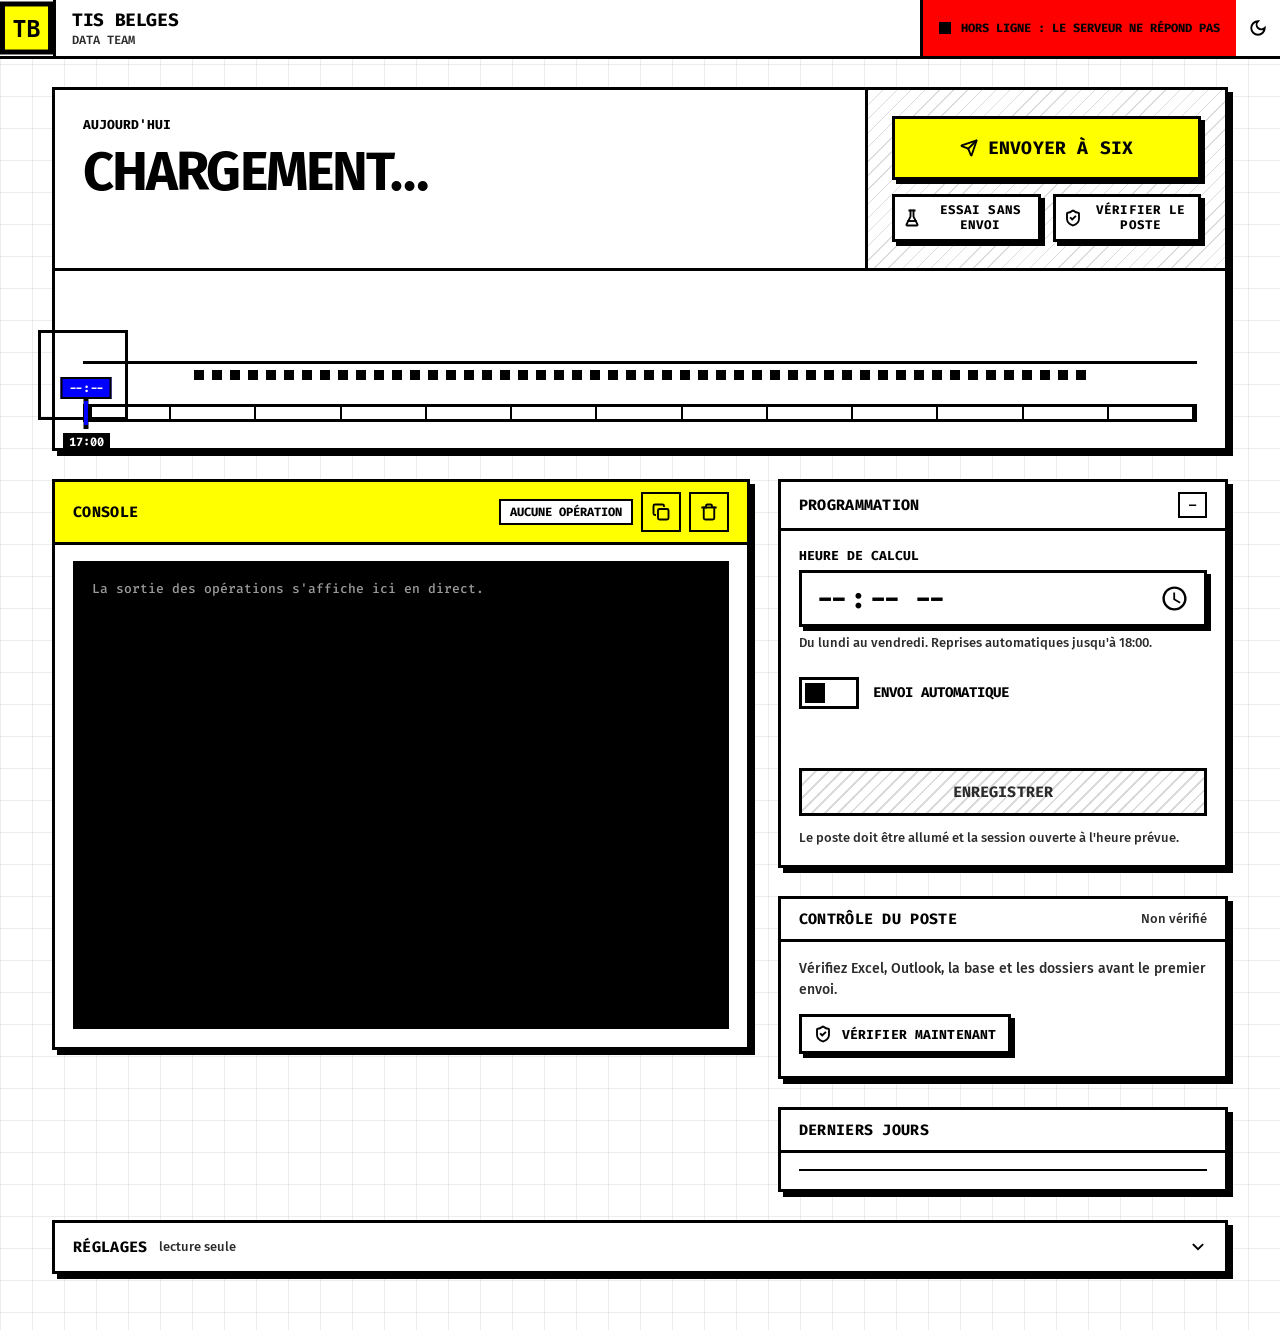
==== commit 62300996: "Application TIS Belges : passage au style Brutalism (skill UI/UX Pro Max) Style tiré de la fiche Bru" ====
--- a/tis_belges/dashboard/static/index.html
+++ b/tis_belges/dashboard/static/index.html
@@ -91,7 +91,7 @@
       <div class="journey" id="journey">
         <div class="track" aria-hidden="true"><div class="track-fill" id="trackFill"></div></div>
         <div class="halo" id="halo" aria-hidden="true"></div>
-        <div class="plane" id="plane" aria-hidden="true"><svg class="ico"><use href="#i-send"/></svg></div>
+        <div class="stamp" id="stamp" aria-hidden="true" hidden></div>
         <ol class="stations" id="stations" aria-label="Parcours du fichier"></ol>
       </div>
 
--- a/tis_belges/dashboard/static/app.css
+++ b/tis_belges/dashboard/static/app.css
@@ -1,6 +1,6 @@
-/* TIS Belges · design system « Minimalism & Swiss » (skill UI/UX Pro Max)
-   Palette terminal : fond profond, vert = en marche / réussi, ambre = à vérifier, rouge = échec.
-   Typo : Fira Sans (texte) + Fira Code (heures, données, console), hébergées localement. */
+/* TIS Belges · style « Brutalism » (skill UI/UX Pro Max, avec ombres dures neubrutalism)
+   Coins à 0, bordures épaisses, grille visible, couleurs primaires pures, typographie 700.
+   Mouvement par paliers (steps) : jamais de glissement doux, toujours un sens. */
 
 @font-face { font-family: "Fira Sans"; font-weight: 400; font-display: swap; src: url("fonts/FiraSans-400.woff2") format("woff2"); }
 @font-face { font-family: "Fira Sans"; font-weight: 500; font-display: swap; src: url("fonts/FiraSans-500.woff2") format("woff2"); }
@@ -11,486 +11,489 @@
 /* ---------------------------------------------------------------- jetons */
 
 :root {
-  --bg: #020617;
-  --surface: #0e1223;
-  --surface-2: #151a2e;
-  --line: #1e293b;
-  --line-strong: #334155;
-  --fg: #f8fafc;
-  --fg-2: #cbd5e1;
-  --muted: #94a3b8;
-
-  --accent: #22c55e;
-  --on-accent: #052e16;
-  --accent-hover: #4ade80;
-
-  --ok: #22c55e;
-  --ok-soft: rgba(34, 197, 94, .14);
-  --warn: #f59e0b;
-  --warn-soft: rgba(245, 158, 11, .15);
-  --err: #f87171;
-  --err-soft: rgba(248, 113, 113, .14);
-  --run: #38bdf8;
-  --run-soft: rgba(56, 189, 248, .14);
-  --test: #c4b5fd;
-  --test-soft: rgba(196, 181, 253, .14);
-
-  --console-bg: #050816;
-  --console-fg: #cbd5e1;
-  --ring: #f8fafc;
-
-  --shadow: 0 1px 0 rgba(255, 255, 255, .03) inset, 0 12px 32px rgba(0, 0, 0, .35);
-  --radius: 16px;
-  --radius-sm: 10px;
-
+  --paper: #ffffff;
+  --card: #ffffff;
+  --ink: #000000;
+  --ink-2: #2b2b2b;
+  --grid: rgba(0, 0, 0, .07);
+  --hatch: rgba(0, 0, 0, .14);
+
+  --yellow: #ffff00;
+  --on-yellow: #000000;
+  --blue: #0000ff;
+  --on-blue: #ffffff;
+  --blue-ink: #0000ff;     /* texte bleu : 8.6:1 sur blanc */
+  --red: #ff0000;
+  --on-red: #000000;       /* noir sur rouge : 5.2:1 */
+  --red-ink: #c00000;      /* texte rouge : 7.3:1 sur blanc */
+
+  --shadow-c: #000000;
+  --console-bg: #000000;
+  --console-fg: #ffffff;
+
+  --b: 3px;                /* épaisseur de trait */
+  --s: 5px;                /* décalage d'ombre */
   --font: "Fira Sans", system-ui, "Segoe UI", sans-serif;
   --mono: "Fira Code", ui-monospace, Consolas, monospace;
 
-  --ease-out: cubic-bezier(.22, 1, .36, 1);
-  --ease-in: cubic-bezier(.4, 0, 1, 1);
-  --t-fast: 160ms;
-  --t-med: 240ms;
-  --t-travel: 700ms;
-
+  color-scheme: light;
+}
+
+@media (prefers-color-scheme: dark) {
+  :root:not([data-theme="light"]) {
+    --paper: #000000;
+    --card: #0d0d0d;
+    --ink: #ffffff;
+    --ink-2: #d9d9d9;
+    --grid: rgba(255, 255, 255, .08);
+    --hatch: rgba(255, 255, 255, .18);
+    --blue: #0000ff;
+    --blue-ink: #8a8aff;
+    --red-ink: #ff5c5c;
+    --shadow-c: #ffff00;
+    --console-bg: #000000;
+    color-scheme: dark;
+  }
+}
+:root[data-theme="dark"] {
+  --paper: #000000;
+  --card: #0d0d0d;
+  --ink: #ffffff;
+  --ink-2: #d9d9d9;
+  --grid: rgba(255, 255, 255, .08);
+  --hatch: rgba(255, 255, 255, .18);
+  --blue: #0000ff;
+  --blue-ink: #8a8aff;
+  --red-ink: #ff5c5c;
+  --shadow-c: #ffff00;
+  --console-bg: #000000;
   color-scheme: dark;
 }
 
-@media (prefers-color-scheme: light) {
-  :root:not([data-theme="dark"]) {
-    --bg: #f1f5f9;
-    --surface: #ffffff;
-    --surface-2: #f8fafc;
-    --line: #e2e8f0;
-    --line-strong: #cbd5e1;
-    --fg: #0f172a;
-    --fg-2: #334155;
-    --muted: #475569;
-    --accent: #15803d;
-    --on-accent: #ffffff;
-    --accent-hover: #166534;
-    --ok: #15803d;
-    --ok-soft: #dcfce7;
-    --warn: #b45309;
-    --warn-soft: #fef3c7;
-    --err: #b91c1c;
-    --err-soft: #fee2e2;
-    --run: #0369a1;
-    --run-soft: #e0f2fe;
-    --test: #6d28d9;
-    --test-soft: #ede9fe;
-    --ring: #0f172a;
-    --shadow: 0 1px 2px rgba(15, 23, 42, .05), 0 8px 24px rgba(15, 23, 42, .06);
-    color-scheme: light;
-  }
-}
-:root[data-theme="light"] {
-  --bg: #f1f5f9;
-  --surface: #ffffff;
-  --surface-2: #f8fafc;
-  --line: #e2e8f0;
-  --line-strong: #cbd5e1;
-  --fg: #0f172a;
-  --fg-2: #334155;
-  --muted: #475569;
-  --accent: #15803d;
-  --on-accent: #ffffff;
-  --accent-hover: #166534;
-  --ok: #15803d;
-  --ok-soft: #dcfce7;
-  --warn: #b45309;
-  --warn-soft: #fef3c7;
-  --err: #b91c1c;
-  --err-soft: #fee2e2;
-  --run: #0369a1;
-  --run-soft: #e0f2fe;
-  --test: #6d28d9;
-  --test-soft: #ede9fe;
-  --ring: #0f172a;
-  --shadow: 0 1px 2px rgba(15, 23, 42, .05), 0 8px 24px rgba(15, 23, 42, .06);
-  color-scheme: light;
-}
-
 /* ---------------------------------------------------------------- base */
 
-*, *::before, *::after { box-sizing: border-box; }
+*, *::before, *::after { box-sizing: border-box; border-radius: 0; }
+[hidden] { display: none !important; }
 html, body { margin: 0; }
 body {
-  font: 400 16px/1.5 var(--font);
-  color: var(--fg);
-  background: var(--bg);
+  font: 500 16px/1.5 var(--font);
+  color: var(--ink);
+  background-color: var(--paper);
+  background-image:
+    linear-gradient(var(--grid) 1px, transparent 1px),
+    linear-gradient(90deg, var(--grid) 1px, transparent 1px);
+  background-size: 32px 32px;
   min-height: 100vh;
-  -webkit-font-smoothing: antialiased;
 }
 h1, h2, p, ol, ul, dl, dd { margin: 0; }
 ol, ul { padding: 0; list-style: none; }
-code { font: 13px var(--mono); background: var(--surface-2); border: 1px solid var(--line); padding: 1px 6px; border-radius: 6px; }
-.muted { color: var(--muted); }
+code { font: 600 13px var(--mono); background: var(--yellow); color: #000; padding: 0 5px; }
+.muted { color: var(--ink-2); }
 .small { font-size: 13px; }
-[hidden] { display: none !important; }
 .sr-only { position: absolute; width: 1px; height: 1px; padding: 0; margin: -1px; overflow: hidden; clip: rect(0 0 0 0); white-space: nowrap; border: 0; }
 
-.ico { width: 18px; height: 18px; flex: none; fill: none; stroke: currentColor; stroke-width: 2; stroke-linecap: round; stroke-linejoin: round; }
+.ico { width: 18px; height: 18px; flex: none; fill: none; stroke: currentColor; stroke-width: 2.5; stroke-linecap: square; stroke-linejoin: miter; }
 .ico-sm { width: 14px; height: 14px; }
 
-:focus-visible { outline: 2px solid var(--ring); outline-offset: 2px; border-radius: 6px; }
-
-.skip { position: absolute; left: 12px; top: -48px; z-index: 50; background: var(--fg); color: var(--bg); padding: 8px 14px; border-radius: 8px; text-decoration: none; }
+:focus-visible { outline: 3px solid var(--blue); outline-offset: 3px; }
+[data-theme="dark"] :focus-visible { outline-color: var(--yellow); }
+
+.skip { position: absolute; left: 12px; top: -60px; z-index: 50; background: var(--yellow); color: #000; padding: 10px 16px; border: var(--b) solid #000; font-weight: 700; text-decoration: none; }
 .skip:focus { top: 12px; }
 
 /* ---------------------------------------------------------------- barre */
 
 .bar {
   position: sticky; top: 0; z-index: 10;
-  display: flex; align-items: center; justify-content: space-between; gap: 16px;
-  padding: 12px clamp(16px, 4vw, 32px);
-  background: color-mix(in srgb, var(--bg) 82%, transparent);
-  backdrop-filter: blur(12px);
-  border-bottom: 1px solid var(--line);
-}
-.brand { display: flex; align-items: center; gap: 12px; }
-.brand img { border-radius: 10px; display: block; }
-.brand-name { font-weight: 600; font-size: 16px; letter-spacing: -.01em; }
-.brand-sub { font-size: 13px; color: var(--muted); }
-.bar-right { display: flex; align-items: center; gap: 10px; }
-
-.sync { display: inline-flex; align-items: center; gap: 8px; font-size: 13px; color: var(--muted); }
-.sync-dot { width: 8px; height: 8px; border-radius: 50%; background: var(--ok); box-shadow: 0 0 0 0 var(--ok-soft); }
-.sync.flash .sync-dot { animation: syncFlash 600ms var(--ease-out); }
-.sync.stale .sync-dot { background: var(--warn); }
-.sync.offline .sync-dot { background: var(--err); }
-.sync.offline { color: var(--err); }
-@keyframes syncFlash { from { box-shadow: 0 0 0 0 var(--ok); } to { box-shadow: 0 0 0 8px transparent; } }
+  display: flex; align-items: stretch; justify-content: space-between;
+  background: var(--paper);
+  border-bottom: var(--b) solid var(--ink);
+}
+.brand { display: flex; align-items: center; gap: 0; }
+.brand img { display: block; width: 56px; height: 56px; border-right: var(--b) solid var(--ink); }
+.brand > div { padding: 0 16px; }
+.brand-name { font: 700 18px var(--mono); text-transform: uppercase; letter-spacing: -.02em; }
+.brand-sub { font: 600 12px var(--mono); text-transform: uppercase; color: var(--ink-2); }
+.bar-right { display: flex; align-items: stretch; }
+.bar-right > * { border-left: var(--b) solid var(--ink); }
+
+.sync { display: inline-flex; align-items: center; gap: 10px; padding: 0 16px; font: 700 12px var(--mono); text-transform: uppercase; }
+.sync-dot { width: 12px; height: 12px; background: var(--blue); border: 2px solid var(--ink); }
+.sync.flash .sync-dot { animation: tick 400ms steps(2) 1; }
+.sync.stale .sync-dot { background: var(--yellow); }
+.sync.offline { background: var(--red); color: #000; }
+.sync.offline .sync-dot { background: #000; }
+@keyframes tick { 50% { background: var(--yellow); } }
 
 /* ---------------------------------------------------------------- mise en page */
 
-.wrap { max-width: 1180px; margin: 0 auto; padding: 24px clamp(16px, 4vw, 32px) 48px; display: flex; flex-direction: column; gap: 20px; }
-.grid { display: grid; grid-template-columns: minmax(0, 1fr) 360px; gap: 20px; align-items: start; }
-.side { display: flex; flex-direction: column; gap: 20px; min-width: 0; }
+.wrap { max-width: 1240px; margin: 0 auto; padding: 28px clamp(16px, 4vw, 32px) 56px; display: flex; flex-direction: column; gap: 28px; }
+.grid { display: grid; grid-template-columns: minmax(0, 1.55fr) minmax(320px, 1fr); gap: 28px; align-items: start; }
+.side { display: flex; flex-direction: column; gap: 28px; min-width: 0; }
 
 .panel, .stage {
-  background: var(--surface);
-  border: 1px solid var(--line);
-  border-radius: var(--radius);
-  box-shadow: var(--shadow);
-}
-.panel { padding: 20px; }
-.panel-head { display: flex; align-items: center; justify-content: space-between; gap: 8px 12px; flex-wrap: wrap; margin-bottom: 14px; }
-.panel-head h2, .settings summary h2 { font-size: 15px; font-weight: 600; letter-spacing: .01em; }
-.tools { display: flex; align-items: center; gap: 6px; }
-.hint { margin-top: 12px; font-size: 13px; color: var(--muted); }
-
-/* ---------------------------------------------------------------- boutons */
+  position: relative;
+  background: var(--card);
+  border: var(--b) solid var(--ink);
+  box-shadow: var(--s) var(--s) 0 var(--shadow-c);
+}
+.panel { padding: 0 0 18px; }
+.panel > :not(.panel-head):not(summary) { margin-left: 18px; margin-right: 18px; }
+.panel-head {
+  display: flex; align-items: center; justify-content: space-between; gap: 8px 12px; flex-wrap: wrap;
+  padding: 10px 18px; margin-bottom: 16px;
+  border-bottom: var(--b) solid var(--ink);
+}
+.panel-head h2, .settings summary h2 { font: 700 15px var(--mono); text-transform: uppercase; letter-spacing: .02em; }
+.console-panel .panel-head { background: var(--yellow); color: #000; }
+.console-panel .panel-head .icon-btn { color: #000; border-color: #000; }
+.console-panel .panel-head .chip { border-color: #000; }
+.grid > * { min-width: 0; }
+.tools { display: flex; align-items: center; flex-wrap: wrap; gap: 8px; min-width: 0; }
+.tools .chip { white-space: normal; }
+.hint { margin-top: 12px; font-size: 13px; color: var(--ink-2); }
+
+/* ---------------------------------------------------------------- boutons
+   Retour tactile par paliers : survol = l'élément se soulève, clic = il s'enfonce. */
 
 .btn {
-  display: inline-flex; align-items: center; justify-content: center; gap: 8px;
-  min-height: 44px; padding: 0 18px;
-  font: 600 15px var(--font);
-  border-radius: var(--radius-sm); border: 1px solid transparent;
+  display: inline-flex; align-items: center; justify-content: center; gap: 10px;
+  min-height: 48px; padding: 0 18px;
+  font: 700 15px var(--mono); text-transform: uppercase; letter-spacing: .01em;
+  color: var(--ink); background: var(--card);
+  border: var(--b) solid var(--ink);
+  box-shadow: 4px 4px 0 var(--shadow-c);
   cursor: pointer; white-space: nowrap;
-  transition: background var(--t-fast) ease, border-color var(--t-fast) ease, color var(--t-fast) ease, transform 90ms ease;
-}
-.btn:active:not(:disabled) { transform: scale(.98); }
-.btn:disabled { cursor: not-allowed; opacity: .5; }
-.btn-primary { background: var(--accent); color: var(--on-accent); }
-.btn-primary:hover:not(:disabled) { background: var(--accent-hover); }
-.btn-secondary { background: var(--surface-2); color: var(--fg); border-color: var(--line-strong); }
-.btn-secondary:hover:not(:disabled) { border-color: var(--muted); }
-.btn-lg { min-height: 52px; font-size: 16px; padding: 0 22px; }
-.btn-sm { min-height: 36px; font-size: 14px; padding: 0 12px; }
-.btn-block { width: 100%; }
-.btn .spin { animation: spin 900ms linear infinite; }
+  transition: none;
+}
+.btn:hover:not(:disabled) { transform: translate(-2px, -2px); box-shadow: 6px 6px 0 var(--shadow-c); }
+.btn:active:not(:disabled) { transform: translate(4px, 4px); box-shadow: 0 0 0 var(--shadow-c); }
+.btn:disabled {
+  cursor: not-allowed; box-shadow: none; color: var(--ink-2);
+  background: repeating-linear-gradient(135deg, var(--hatch) 0 2px, transparent 2px 9px), var(--card);
+}
+.btn-primary { background: var(--yellow); color: #000; border-color: var(--ink); }
+.btn-secondary { background: var(--card); }
+.btn-lg { min-height: 64px; font-size: 18px; padding: 0 24px; }
+.btn-sm { min-height: 40px; font-size: 13px; padding: 0 12px; }
+.btn-block { display: flex; width: calc(100% - 36px); }  /* panneau : marges de 18 px de chaque côté */
+.btn .spin, .chip .spin { animation: spin 800ms steps(8) infinite; }
 
 .icon-btn {
   display: inline-grid; place-items: center;
-  width: 40px; height: 40px; border-radius: 10px;
-  background: transparent; color: var(--muted); border: 1px solid transparent;
-  cursor: pointer; transition: background var(--t-fast), color var(--t-fast);
-}
-.icon-btn:hover { background: var(--surface-2); color: var(--fg); }
-
-/* ---------------------------------------------------------------- pastilles */
+  width: 44px; min-height: 44px; background: transparent; color: var(--ink);
+  border: 0; cursor: pointer;
+}
+.icon-btn:hover { background: var(--yellow); color: #000; }
+.tools .icon-btn { border: 2px solid currentColor; width: 40px; min-height: 40px; }
+
+/* ---------------------------------------------------------------- étiquettes */
 
 .chip, .badge {
   display: inline-flex; align-items: center; gap: 6px;
-  padding: 4px 10px; border-radius: 999px;
-  font: 500 13px var(--font); white-space: nowrap;
-  background: var(--surface-2); color: var(--fg-2); border: 1px solid var(--line);
+  padding: 3px 9px;
+  font: 700 12px var(--mono); text-transform: uppercase; white-space: nowrap;
+  background: var(--card); color: var(--ink); border: 2px solid var(--ink);
 }
 .chip .ico { width: 14px; height: 14px; }
-.chip-ok { background: var(--ok-soft); color: var(--ok); border-color: transparent; }
-.chip-warn { background: var(--warn-soft); color: var(--warn); border-color: transparent; }
-.chip-err { background: var(--err-soft); color: var(--err); border-color: transparent; }
-.chip-run { background: var(--run-soft); color: var(--run); border-color: transparent; }
-.badge-test { background: var(--test-soft); color: var(--test); border-color: transparent; margin-left: 8px; padding: 2px 8px; font-size: 12px; text-transform: none; letter-spacing: 0; }
-
-/* ---------------------------------------------------------------- scène */
-
-.stage { padding: clamp(20px, 3vw, 32px); overflow: hidden; }
-.stage-top { display: flex; justify-content: space-between; align-items: flex-start; gap: 24px; flex-wrap: wrap; }
-.stage-text { min-width: 0; flex: 1 1 380px; }
-.eyebrow { display: flex; align-items: center; font: 500 13px var(--mono); color: var(--muted); letter-spacing: .02em; }
-.stage h1 { margin-top: 8px; font-size: clamp(26px, 3.4vw, 36px); line-height: 1.15; font-weight: 600; letter-spacing: -.02em; text-wrap: balance; }
-.stage h1 .num { font-family: var(--mono); font-weight: 500; letter-spacing: -.03em; }
-.lead { margin-top: 10px; color: var(--fg-2); max-width: 60ch; }
-
-.cta { display: flex; flex-direction: column; gap: 10px; flex: 0 1 340px; }
-.cta-row { display: grid; grid-template-columns: 1fr 1fr; gap: 10px; }
-.cta-row .btn { padding: 0 12px; font-size: 14px; }
+.chip-ok { background: var(--blue); color: var(--on-blue); }
+.chip-warn { background: var(--yellow); color: #000; }
+.chip-err { background: var(--red); color: var(--on-red); }
+.chip-run { background: #000; color: var(--yellow); border-color: #000; }
+.badge-test { margin-left: 10px; background: var(--yellow); color: #000; border-color: #000; }
+
+/* ---------------------------------------------------------------- scène (asymétrique) */
+
+.stage { padding: 0; overflow: visible; }
+.stage-top { display: grid; grid-template-columns: minmax(0, 1fr) minmax(280px, 360px); border-bottom: var(--b) solid var(--ink); }
+.stage-text { padding: 26px 28px 28px; min-width: 0; }
+.eyebrow { display: flex; align-items: center; flex-wrap: wrap; gap: 6px; font: 700 13px var(--mono); text-transform: uppercase; }
+.stage h1 {
+  margin-top: 12px;
+  font: 700 clamp(30px, 4.4vw, 54px)/1.02 var(--font);
+  letter-spacing: -.035em; text-transform: uppercase; text-wrap: balance;
+}
+.stage h1 .num { font-family: var(--mono); background: var(--yellow); color: #000; padding: 0 .12em; letter-spacing: -.05em; }
+.lead { margin-top: 14px; max-width: 58ch; font-size: 16px; font-weight: 500; color: var(--ink-2); }
+
+.cta {
+  display: flex; flex-direction: column; gap: 14px; padding: 26px 24px;
+  border-left: var(--b) solid var(--ink);
+  background: repeating-linear-gradient(135deg, var(--hatch) 0 1px, transparent 1px 10px);
+}
+.cta { min-width: 0; }
+.cta-row { display: grid; grid-template-columns: repeat(2, minmax(0, 1fr)); gap: 12px; }
+.cta-row .btn { min-width: 0; padding: 6px 8px; font-size: 12.5px; line-height: 1.2; white-space: normal; text-align: center; }
 
 /* --- Parcours du fichier ------------------------------------------------ */
 
-.journey { position: relative; margin-top: 32px; --dot: 52px; }
+.journey { position: relative; margin: 72px 28px 10px; --dot: 64px; }
 .track {
-  position: absolute; top: calc(var(--dot) / 2 - 1px); left: 10%; right: 10%;
-  height: 2px; background: var(--line-strong); border-radius: 2px; overflow: hidden;
+  position: absolute; top: calc(var(--dot) / 2 - 5px); left: 10%; right: 10%; height: 10px;
+  background: repeating-linear-gradient(90deg, var(--ink) 0 10px, transparent 10px 18px);
+  overflow: hidden;
 }
 .track-fill {
-  position: absolute; inset: 0; background: var(--ok);
+  position: absolute; inset: 0; background: var(--blue);
+  border-top: 2px solid var(--ink); border-bottom: 2px solid var(--ink);
   transform-origin: left center; transform: scaleX(0);
-  transition: transform var(--t-travel) var(--ease-out);
-}
-.journey.is-failed .track-fill { background: linear-gradient(90deg, var(--ok) 85%, var(--err)); }
+  transition: transform 480ms steps(6, end);
+}
+.journey.is-failed .track-fill { background: linear-gradient(90deg, var(--blue) 80%, var(--red) 80%); }
 
 .stations { position: relative; display: grid; grid-template-columns: repeat(5, minmax(0, 1fr)); }
 .station { display: flex; flex-direction: column; align-items: center; text-align: center; padding: 0 6px; }
 .st-dot {
   position: relative; display: grid; place-items: center;
-  width: var(--dot); height: var(--dot); border-radius: 50%;
-  background: var(--surface); border: 2px solid var(--line-strong); color: var(--muted);
-  transition: background var(--t-med) ease, border-color var(--t-med) ease, color var(--t-med) ease;
-}
-.st-dot > .ico { width: 22px; height: 22px; }
+  width: var(--dot); height: var(--dot);
+  background: var(--card); color: var(--ink);
+  border: var(--b) solid var(--ink); box-shadow: 4px 4px 0 var(--shadow-c);
+}
+.st-dot > .ico { width: 26px; height: 26px; }
 .st-badge {
-  position: absolute; right: -4px; bottom: -4px;
-  display: grid; place-items: center; width: 22px; height: 22px; border-radius: 50%;
-  border: 2px solid var(--surface); color: #fff;
-  transform: scale(0); transition: transform var(--t-med) var(--ease-out);
-}
-.st-badge .ico { width: 12px; height: 12px; stroke-width: 3; }
+  position: absolute; right: -12px; top: -12px;
+  display: grid; place-items: center; width: 26px; height: 26px;
+  border: 2px solid var(--ink); visibility: hidden;
+}
+.st-badge .ico { width: 14px; height: 14px; stroke-width: 3.5; }
+.st-num { display: block; margin-top: 16px; font: 700 12px var(--mono); color: var(--ink-2); }
+.st-label { margin-top: 2px; font: 700 14px var(--mono); text-transform: uppercase; letter-spacing: -.01em; }
 .st-short { display: none; }
-.st-label { margin-top: 12px; font-weight: 600; font-size: 14px; color: var(--muted); transition: color var(--t-med); }
-.st-meta { margin-top: 2px; font-size: 12.5px; color: var(--muted); line-height: 1.35; min-height: 2.7em; }
-.st-time { font-family: var(--mono); color: var(--ok); }
-
-.station.done .st-dot { border-color: var(--ok); color: var(--ok); background: var(--ok-soft); }
-.station.done .st-badge { background: var(--ok); transform: scale(1); }
-.station.done .st-label { color: var(--fg); }
-.station.running .st-dot { border-color: var(--run); color: var(--run); background: var(--run-soft); }
-.station.running .st-label { color: var(--fg); }
-.station.failed .st-dot { border-color: var(--err); color: var(--err); background: var(--err-soft); }
-.station.failed .st-badge { background: var(--err); transform: scale(1); }
-.station.failed .st-label { color: var(--err); }
-.station.warning .st-dot { border-color: var(--warn); color: var(--warn); background: var(--warn-soft); }
-.station.warning .st-badge { background: var(--warn); transform: scale(1); }
-.station.warning .st-label { color: var(--warn); }
-
-/* Halo : le « curseur » qui glisse d'étape en étape et dit où en est le fichier. */
+.st-meta { margin-top: 4px; font-size: 13px; color: var(--ink-2); line-height: 1.35; min-height: 2.7em; }
+.st-time { font: 700 14px var(--mono); color: var(--blue-ink); }
+
+.station.done .st-dot { background: var(--ink); color: var(--paper); }
+.station.done .st-badge { visibility: visible; background: var(--blue); color: #fff; }
+.station.running .st-dot { background: var(--yellow); color: #000; border-color: #000; }
+.station.failed .st-dot { background: var(--red); color: #000; border-color: #000; }
+.station.failed .st-badge { visibility: visible; background: #000; color: var(--red); border-color: #000; }
+.station.failed .st-label { color: var(--red-ink); }
+.station.warning .st-dot { background: var(--yellow); color: #000; border-color: #000; }
+.station.warning .st-badge { visibility: visible; background: #000; color: var(--yellow); border-color: #000; }
+.station.pending .st-dot { color: var(--ink-2); }
+
+/* Bloc-curseur : avance case par case jusqu'à l'étape où se trouve le fichier. */
 .halo {
   position: absolute; top: calc(var(--dot) / 2); left: 0;
-  width: calc(var(--dot) + 18px); height: calc(var(--dot) + 18px);
-  margin: calc((var(--dot) + 18px) / -2) 0 0 calc((var(--dot) + 18px) / -2);
-  border-radius: 50%; border: 2px solid var(--line-strong); opacity: .9;
+  width: calc(var(--dot) + 26px); height: calc(var(--dot) + 26px);
+  margin: calc((var(--dot) + 26px) / -2) 0 0 calc((var(--dot) + 26px) / -2);
   transform: translateX(var(--x, 0px));
-  transition: transform var(--t-travel) var(--ease-out), border-color var(--t-med), opacity var(--t-med);
+  transition: transform 480ms steps(6, end);
+  border: var(--b) solid var(--ink);
   pointer-events: none;
 }
-.halo::after {
-  content: ""; position: absolute; inset: -2px; border-radius: 50%;
-  border: 2px solid transparent;
-}
-.halo[data-state="idle"] { border-style: dashed; opacity: .6; }
-.halo[data-state="running"] { border-color: var(--run-soft); }
-.halo[data-state="running"]::after { border-top-color: var(--run); animation: spin 1.1s linear infinite; }
-.halo[data-state="failed"] { border-color: var(--err); animation: shake 420ms var(--ease-out) 1; }
-.halo[data-state="warning"] { border-color: var(--warn); }
-.halo[data-state="done"] { border-color: var(--ok); }
-.halo[data-state="hidden"] { opacity: 0; }
-
-/* Avion : l'envoi à Six « part » visuellement, une seule fois. */
-.plane {
-  position: absolute; top: calc(var(--dot) / 2); left: 0; color: var(--ok);
-  margin: -11px 0 0 -11px; transform: translateX(var(--x, 0px)); opacity: 0; pointer-events: none;
-}
-.plane .ico { width: 22px; height: 22px; }
-.plane.fly { animation: fly 1100ms var(--ease-out) 1 forwards; }
-@keyframes fly {
-  0% { opacity: 0; transform: translateX(var(--x)) translate(0, 0) scale(.6); }
-  20% { opacity: 1; transform: translateX(var(--x)) translate(6px, -6px) scale(1); }
-  100% { opacity: 0; transform: translateX(var(--x)) translate(72px, -46px) scale(.8) rotate(-8deg); }
-}
-
+.halo[data-state="idle"] { background: repeating-linear-gradient(135deg, var(--hatch) 0 3px, transparent 3px 9px); border-style: dashed; }
+.halo[data-state="running"] { background: var(--yellow); border-color: #000; animation: blink 1s steps(2, jump-none) infinite; }
+.halo[data-state="failed"] { background: var(--red); border-color: #000; animation: jolt 300ms steps(3) 1; }
+.halo[data-state="warning"] { background: var(--yellow); border-color: #000; }
+.halo[data-state="done"] { background: var(--blue); border-color: var(--ink); }
+
+@keyframes blink { 50% { background: transparent; } }
+@keyframes jolt {
+  33% { transform: translateX(calc(var(--x) - 8px)); }
+  66% { transform: translateX(calc(var(--x) + 8px)); }
+}
 @keyframes spin { to { transform: rotate(360deg); } }
-@keyframes shake {
-  0%, 100% { transform: translateX(var(--x)); }
-  25% { transform: translateX(calc(var(--x) - 5px)); }
-  50% { transform: translateX(calc(var(--x) + 5px)); }
-  75% { transform: translateX(calc(var(--x) - 3px)); }
-}
-
-/* --- Rail de la journée ------------------------------------------------- */
-
-.rail { margin-top: 28px; padding-top: 22px; border-top: 1px solid var(--line); }
-.rail-line { position: relative; height: 6px; margin: 4px 0 30px; border-radius: 3px; background: var(--surface-2); border: 1px solid var(--line); }
+
+/* Tampon : le résultat s'abat sur l'étape concernée. */
+.stamp {
+  position: absolute; z-index: 3; top: -58px; left: 0;
+  transform: translateX(calc(var(--x, 0px) - 50%)) rotate(-7deg);
+  padding: 4px 12px;
+  font: 700 20px var(--mono); text-transform: uppercase; letter-spacing: .02em; white-space: nowrap;
+  border: 4px solid currentColor; background: var(--card);
+  pointer-events: none;
+}
+.stamp.ok { color: var(--blue-ink); }
+.stamp.test { background: var(--yellow); color: #000; border-color: #000; }
+.stamp.err { color: #000; background: var(--red); border-color: #000; }
+.stamp.warn { color: #000; background: var(--yellow); border-color: #000; }
+.stamp.slam { animation: slam 260ms steps(3, end) 1; }
+@keyframes slam {
+  0% { transform: translateX(calc(var(--x, 0px) - 50%)) rotate(-16deg) scale(2.4); opacity: 0; }
+  100% { transform: translateX(calc(var(--x, 0px) - 50%)) rotate(-7deg) scale(1); opacity: 1; }
+}
+
+/* --- Rail de la journée : une règle graduée ------------------------------ */
+
+.rail { margin: 18px 28px 0; padding: 18px 0 26px; border-top: var(--b) solid var(--ink); }
+.rail-ticks { position: relative; height: 22px; }
+.rail-ticks span { position: absolute; bottom: 4px; transform: translateX(-50%); font: 700 12px var(--mono); }
+.rail-line {
+  position: relative; height: 18px;
+  border: var(--b) solid var(--ink);
+  background: repeating-linear-gradient(90deg, transparent 0 calc(100% / var(--hours, 13) - 2px), var(--ink) calc(100% / var(--hours, 13) - 2px) calc(100% / var(--hours, 13)));
+}
 .rail-window {
-  position: absolute; top: -1px; bottom: -1px; border-radius: 3px;
-  background: repeating-linear-gradient(135deg, var(--ok-soft) 0 6px, transparent 6px 11px), var(--ok-soft);
-  border: 1px solid color-mix(in srgb, var(--ok) 45%, transparent);
-}
-.rail-mark, .rail-now { position: absolute; top: 50%; transform: translateX(-50%); }
-.rail-mark { width: 2px; height: 18px; margin-top: -9px; background: var(--ok); border-radius: 1px; }
+  position: absolute; top: 0; bottom: 0;
+  background: repeating-linear-gradient(135deg, #000 0 2px, var(--yellow) 2px 8px);
+  border-left: var(--b) solid #000; border-right: var(--b) solid #000;
+}
+.rail-mark, .rail-now { position: absolute; transform: translateX(-50%); }
+.rail-mark { top: -10px; bottom: -10px; width: 5px; background: var(--ink); }
 .rail-mark span {
-  position: absolute; top: calc(100% + 6px); left: 50%; transform: translateX(-50%);
-  font: 500 12px var(--mono); color: var(--ok); white-space: nowrap;
-}
-.rail-now { width: 14px; height: 14px; margin-top: -7px; border-radius: 50%; background: var(--fg); border: 3px solid var(--surface); box-shadow: 0 0 0 1px var(--line-strong); transition: left var(--t-med) linear; }
-.rail-now { z-index: 2; }
+  position: absolute; top: calc(100% + 4px); left: 50%; transform: translateX(-50%);
+  font: 700 12px var(--mono); text-transform: uppercase; white-space: nowrap;
+  background: var(--ink); color: var(--paper); padding: 1px 6px;
+}
+.rail-now { z-index: 2; top: -6px; bottom: -6px; width: 4px; background: var(--blue); }
 .rail-now span {
-  position: absolute; bottom: calc(100% + 8px); left: 50%; transform: translateX(-50%);
-  font: 600 12px var(--mono); color: var(--bg); white-space: nowrap;
-  background: var(--fg); padding: 1px 6px; border-radius: 6px;
-}
-.rail-ticks { position: relative; height: 18px; margin-bottom: 8px; }
-.rail-ticks span { position: absolute; transform: translateX(-50%); font: 12px var(--mono); color: var(--muted); }
+  position: absolute; bottom: calc(100% + 2px); left: 50%; transform: translateX(-50%);
+  font: 700 12px var(--mono); white-space: nowrap;
+  background: var(--blue); color: #fff; padding: 1px 6px; border: 2px solid var(--ink);
+}
 
 /* ---------------------------------------------------------------- console */
 
 .console {
-  margin: 0; height: clamp(340px, 52vh, 560px); overflow: auto;
+  height: clamp(340px, 52vh, 560px); overflow: auto;
+  margin-top: 0; margin-bottom: 0;
   background: var(--console-bg); color: var(--console-fg);
-  border: 1px solid var(--line); border-radius: var(--radius-sm);
+  border: var(--b) solid var(--ink);
   padding: 14px 16px;
-  font: 13px/1.65 var(--mono);
+  font: 500 13px/1.7 var(--mono);
   white-space: pre-wrap; word-break: break-word;
 }
-.console .l-err { color: #fca5a5; }
-.console .l-ok { color: #86efac; }
-.console .l-warn { color: #fcd34d; }
-.console .l-head { color: #7dd3fc; font-weight: 600; }
-.console .l-empty { color: #64748b; }
+.console .l-err { background: var(--red); color: #000; }
+.console .l-ok { color: #ffffff; }
+.console .l-warn { color: var(--yellow); }
+.console .l-head { color: #000; background: var(--yellow); font-weight: 700; }
+.console .l-empty { color: #9a9a9a; }
 
 /* ---------------------------------------------------------------- programmation */
 
-.sched { display: flex; flex-direction: column; gap: 16px; }
+.sched { display: flex; flex-direction: column; gap: 18px; }
 .field { display: flex; flex-direction: column; gap: 6px; }
-.field-label { font-size: 14px; font-weight: 500; color: var(--fg-2); }
-.field-help { font-size: 13px; color: var(--muted); }
+.field-label { font: 700 13px var(--mono); text-transform: uppercase; }
+.field-help { font-size: 13px; color: var(--ink-2); }
 input[type="time"] {
-  font: 500 22px var(--mono); color: var(--fg);
-  background: var(--surface-2); border: 1px solid var(--line-strong); border-radius: var(--radius-sm);
-  padding: 8px 12px; min-height: 48px; color-scheme: inherit;
-}
-input[type="time"]:focus-visible { outline: 2px solid var(--ring); outline-offset: 2px; }
-
-.switch { position: relative; display: flex; align-items: center; gap: 12px; cursor: pointer; min-height: 44px; }
+  font: 700 28px var(--mono); color: var(--ink);
+  background: var(--card); border: var(--b) solid var(--ink); box-shadow: 4px 4px 0 var(--shadow-c);
+  padding: 6px 12px; min-height: 56px; color-scheme: inherit;
+}
+
+.switch { position: relative; display: flex; align-items: center; gap: 14px; cursor: pointer; min-height: 44px; }
 .switch input { position: absolute; opacity: 0; width: 1px; height: 1px; }
-.switch-track { position: relative; flex: none; width: 46px; height: 26px; border-radius: 999px; background: var(--line-strong); transition: background var(--t-med); }
-.switch-track::after {
-  content: ""; position: absolute; top: 3px; left: 3px; width: 20px; height: 20px; border-radius: 50%;
-  background: #fff; box-shadow: 0 1px 3px rgba(0, 0, 0, .3); transition: transform var(--t-med) var(--ease-out);
-}
-.switch input:checked + .switch-track { background: var(--accent); }
-.switch input:checked + .switch-track::after { transform: translateX(20px); }
-.switch input:focus-visible + .switch-track { outline: 2px solid var(--ring); outline-offset: 2px; }
-.switch-label { font-weight: 500; }
-.next { margin: 14px 0; font-size: 14px; color: var(--fg-2); }
-.next strong { font-family: var(--mono); font-weight: 500; }
+.switch-track { position: relative; flex: none; width: 60px; height: 32px; background: var(--card); border: var(--b) solid var(--ink); }
+.switch-track::after { content: ""; position: absolute; top: 3px; left: 3px; width: 20px; height: 20px; background: var(--ink); }
+.switch input:checked + .switch-track { background: var(--blue); }
+.switch input:checked + .switch-track::after { left: auto; right: 3px; background: #fff; }
+.switch input:focus-visible + .switch-track { outline: 3px solid var(--blue); outline-offset: 3px; }
+.switch-label { font: 700 14px var(--mono); text-transform: uppercase; }
+.next { margin: 16px 18px; font-size: 14px; }
+.next strong { font: 700 14px var(--mono); background: var(--yellow); color: #000; padding: 0 4px; }
 
 /* ---------------------------------------------------------------- contrôle */
 
-.checks { display: flex; flex-direction: column; gap: 6px; }
-.checks .empty { display: flex; flex-direction: column; align-items: flex-start; gap: 12px; color: var(--muted); font-size: 14px; }
-.check { display: grid; grid-template-columns: 22px 1fr; gap: 10px; align-items: start; padding: 10px 12px; border-radius: var(--radius-sm); background: var(--surface-2); font-size: 14px; }
-.check .ico { width: 18px; height: 18px; margin-top: 2px; }
-.check-ok .ico { color: var(--ok); }
-.check-warn .ico { color: var(--warn); }
-.check-err .ico { color: var(--err); }
-.check-name { font-weight: 500; }
-.check-detail { color: var(--muted); font-size: 13px; margin-top: 2px; word-break: break-word; }
+.checks { display: flex; flex-direction: column; }
+.checks .empty { display: flex; flex-direction: column; align-items: flex-start; gap: 14px; font-size: 14px; color: var(--ink-2); padding-bottom: 4px; }
+.check { display: grid; grid-template-columns: 30px 1fr; gap: 12px; align-items: start; padding: 10px 0; border-bottom: 2px solid var(--ink); font-size: 14px; }
+.check:last-child { border-bottom: 0; }
+.check .ico { width: 30px; height: 30px; padding: 5px; border: 2px solid var(--ink); }
+.check-ok .ico { background: var(--blue); color: #fff; }
+.check-warn .ico { background: var(--yellow); color: #000; border-color: #000; }
+.check-err .ico { background: var(--red); color: #000; border-color: #000; }
+.check-name { font-weight: 700; }
+.check-detail { color: var(--ink-2); font-size: 13px; margin-top: 2px; word-break: break-word; }
 
 /* ---------------------------------------------------------------- derniers jours */
 
-.days { display: grid; grid-template-columns: repeat(5, minmax(0, 1fr)); gap: 8px; }
+.days { display: grid; grid-template-columns: repeat(5, minmax(0, 1fr)); border-top: 2px solid var(--ink); border-left: 2px solid var(--ink); }
 .day {
-  display: flex; flex-direction: column; align-items: center; gap: 4px;
-  padding: 10px 4px; border-radius: var(--radius-sm); background: var(--surface-2); border: 1px solid var(--line);
-}
-.day-date { font: 500 13px var(--mono); color: var(--fg); }
-.day-week { font-size: 12px; color: var(--muted); }
-.day .ico { width: 18px; height: 18px; }
-.day-status { font-size: 12px; font-weight: 500; text-align: center; line-height: 1.3; }
-.day.ok { border-color: color-mix(in srgb, var(--ok) 35%, transparent); }
-.day.ok .ico, .day.ok .day-status { color: var(--ok); }
-.day.err { border-color: color-mix(in srgb, var(--err) 35%, transparent); }
-.day.err .ico, .day.err .day-status { color: var(--err); }
-.day.warn .ico, .day.warn .day-status { color: var(--warn); }
-.day.off .ico, .day.off .day-status { color: var(--muted); }
-.days .none { grid-column: 1 / -1; color: var(--muted); font-size: 14px; }
+  display: flex; flex-direction: column; align-items: center; gap: 3px;
+  padding: 10px 2px; border-right: 2px solid var(--ink); border-bottom: 2px solid var(--ink);
+}
+.day-date { font: 700 14px var(--mono); }
+.day-week { font: 600 11px var(--mono); text-transform: uppercase; }
+.day .ico { width: 20px; height: 20px; }
+.day-status { font: 700 11px var(--mono); text-transform: uppercase; text-align: center; line-height: 1.25; }
+.day.ok .ico, .day.ok .day-status { color: var(--blue-ink); }
+.day.err { background: var(--red); color: #000; }
+.day.warn { background: var(--yellow); color: #000; }
+.day.off { background: repeating-linear-gradient(135deg, var(--hatch) 0 2px, transparent 2px 8px); color: var(--ink-2); }
+.days .none { grid-column: 1 / -1; padding: 12px; font-size: 14px; border-right: 2px solid var(--ink); border-bottom: 2px solid var(--ink); }
 
 /* ---------------------------------------------------------------- réglages */
 
-.settings summary { list-style: none; display: flex; align-items: center; gap: 12px; cursor: pointer; min-height: 32px; }
+.settings { padding: 0; }
+.settings summary { list-style: none; display: flex; align-items: center; gap: 12px; cursor: pointer; padding: 14px 18px; }
 .settings summary::-webkit-details-marker { display: none; }
-.settings .chev { margin-left: auto; color: var(--muted); transition: transform var(--t-med) var(--ease-out); }
+.settings summary:hover { background: var(--yellow); color: #000; }
+.settings .chev { margin-left: auto; }
 .settings[open] .chev { transform: rotate(180deg); }
-.kv { margin-top: 16px; display: grid; grid-template-columns: repeat(auto-fit, minmax(240px, 1fr)); gap: 16px 24px; }
-.kv dt { font: 500 12px var(--mono); color: var(--muted); text-transform: uppercase; letter-spacing: .06em; }
-.kv dd { margin-top: 4px; font-size: 14px; color: var(--fg-2); word-break: break-word; }
+.settings[open] summary { border-bottom: var(--b) solid var(--ink); }
+.settings > .kv, .settings > .hint { margin: 16px 18px 0; }
+.settings > .hint { padding-bottom: 18px; }
+.kv { display: grid; grid-template-columns: repeat(auto-fit, minmax(240px, 1fr)); gap: 16px 24px; }
+.kv dt { font: 700 12px var(--mono); text-transform: uppercase; }
+.kv dd { margin-top: 2px; font-size: 14px; color: var(--ink-2); word-break: break-word; }
 
 /* ---------------------------------------------------------------- modale & toasts */
 
-.modal { position: fixed; inset: 0; z-index: 40; display: grid; place-items: center; padding: 16px; background: rgba(2, 6, 23, .6); backdrop-filter: blur(4px); animation: fade var(--t-med) ease; }
-.modal[hidden] { display: none; }
+.modal {
+  position: fixed; inset: 0; z-index: 40; display: grid; place-items: center; padding: 16px;
+  background: repeating-linear-gradient(135deg, rgba(0, 0, 0, .55) 0 3px, rgba(0, 0, 0, .35) 3px 9px);
+}
 .modal-box {
-  width: min(460px, 100%); padding: 28px; border-radius: 18px;
-  background: var(--surface); border: 1px solid var(--line); box-shadow: 0 30px 80px rgba(0, 0, 0, .45);
-  animation: rise var(--t-med) var(--ease-out);
-}
-.modal-ico { display: grid; place-items: center; width: 44px; height: 44px; border-radius: 12px; background: var(--ok-soft); color: var(--ok); margin-bottom: 16px; }
-.modal-ico.test { background: var(--test-soft); color: var(--test); }
-.modal-ico .ico { width: 22px; height: 22px; }
-.modal-box h2 { font-size: 20px; font-weight: 600; }
-.modal-box p { margin-top: 8px; color: var(--fg-2); }
-.modal-actions { display: flex; justify-content: flex-end; gap: 10px; margin-top: 24px; }
-
-.toasts { position: fixed; right: 20px; bottom: 20px; z-index: 50; display: flex; flex-direction: column; gap: 10px; }
+  width: min(500px, 100%); padding: 28px;
+  background: var(--card); border: 4px solid var(--ink); box-shadow: 10px 10px 0 var(--shadow-c);
+  animation: drop 200ms steps(2, end) 1;
+}
+.modal-ico { display: grid; place-items: center; width: 52px; height: 52px; margin-bottom: 18px; background: var(--yellow); color: #000; border: var(--b) solid #000; }
+.modal-ico.test { background: var(--ink); color: var(--yellow); }
+.modal-ico .ico { width: 26px; height: 26px; }
+.modal-box h2 { font: 700 26px/1.1 var(--font); text-transform: uppercase; letter-spacing: -.02em; }
+.modal-box p { margin-top: 12px; color: var(--ink-2); }
+.modal-actions { display: flex; justify-content: flex-end; gap: 14px; margin-top: 26px; }
+
+.toasts { position: fixed; right: 20px; bottom: 20px; z-index: 50; display: flex; flex-direction: column; gap: 12px; }
 .toast {
-  display: flex; align-items: center; gap: 10px;
-  min-width: 260px; max-width: 400px; padding: 12px 16px; border-radius: 12px;
-  background: var(--surface); color: var(--fg); border: 1px solid var(--line-strong);
-  box-shadow: 0 16px 40px rgba(0, 0, 0, .35); font-size: 14px;
-  animation: rise var(--t-med) var(--ease-out);
-}
-.toast.leaving { animation: fadeOut 160ms var(--ease-in) forwards; }
-.toast.ok .ico { color: var(--ok); }
-.toast.err .ico { color: var(--err); }
-
-@keyframes fade { from { opacity: 0; } }
-@keyframes fadeOut { to { opacity: 0; transform: translateY(6px); } }
-@keyframes rise { from { opacity: 0; transform: translateY(10px); } }
-
-/* Apparition en cascade au chargement (une seule fois). */
-.reveal { animation: rise 420ms var(--ease-out) both; animation-delay: calc(var(--i, 0) * 60ms); }
+  display: flex; align-items: center; gap: 12px;
+  min-width: 280px; max-width: 420px; padding: 12px 16px;
+  background: var(--ink); color: var(--paper);
+  border: var(--b) solid var(--ink); box-shadow: 5px 5px 0 var(--yellow);
+  font: 700 14px var(--mono);
+  animation: drop 200ms steps(2, end) 1;
+}
+.toast .ico { width: 24px; height: 24px; padding: 3px; }
+.toast.ok .ico { background: var(--blue); color: #fff; }
+.toast.err .ico { background: var(--red); color: #000; }
+.toast.leaving { visibility: hidden; }
+
+@keyframes drop { from { transform: translate(10px, 10px); box-shadow: 0 0 0 var(--shadow-c); } }
+
+/* Les blocs « tombent » en place au chargement, par paliers. */
+.reveal { animation: drop 240ms steps(2, end) both; animation-delay: calc(var(--i, 0) * 80ms); }
 
 /* ---------------------------------------------------------------- responsive */
 
 @media (max-width: 1024px) {
   .grid { grid-template-columns: 1fr; }
 }
+@media (max-width: 760px) {
+  .stage-top { grid-template-columns: 1fr; }
+  .cta { border-left: 0; border-top: var(--b) solid var(--ink); }
+}
 @media (max-width: 640px) {
-  .journey { --dot: 42px; margin-top: 24px; }
-  .st-label { font-size: 12.5px; margin-top: 10px; }
+  .journey { --dot: 46px; margin: 64px 12px 8px; }
+  .stamp { font-size: 15px; top: -50px; }
+  .st-badge { width: 22px; height: 22px; right: -9px; top: -9px; }
+  .st-label { font-size: 11.5px; }
+  .st-num { margin-top: 12px; }
   .st-meta { display: none; }
   .st-full { display: none; }
   .st-short { display: inline; }
+  .station { padding: 0 2px; }
+  .rail { margin: 14px 12px 0; }
   .rail-ticks span:nth-child(even) { display: none; }
-  .station { padding: 0 2px; }
-  .cta { flex-basis: 100%; }
+  .stage-text { padding: 20px 18px 22px; }
+  .cta { padding: 20px 18px; }
   .sync span:last-child { display: none; }
   .brand-sub { display: none; }
   .console { height: 280px; }
+  .wrap { gap: 22px; }
 }
 
 @media (prefers-reduced-motion: reduce) {
-  *, *::before, *::after { animation-duration: 1ms !important; animation-iteration-count: 1 !important; transition-duration: 1ms !important; }
-  .plane.fly { animation: none; }
-}
+  *, *::before, *::after { animation: none !important; transition: none !important; }
+}
